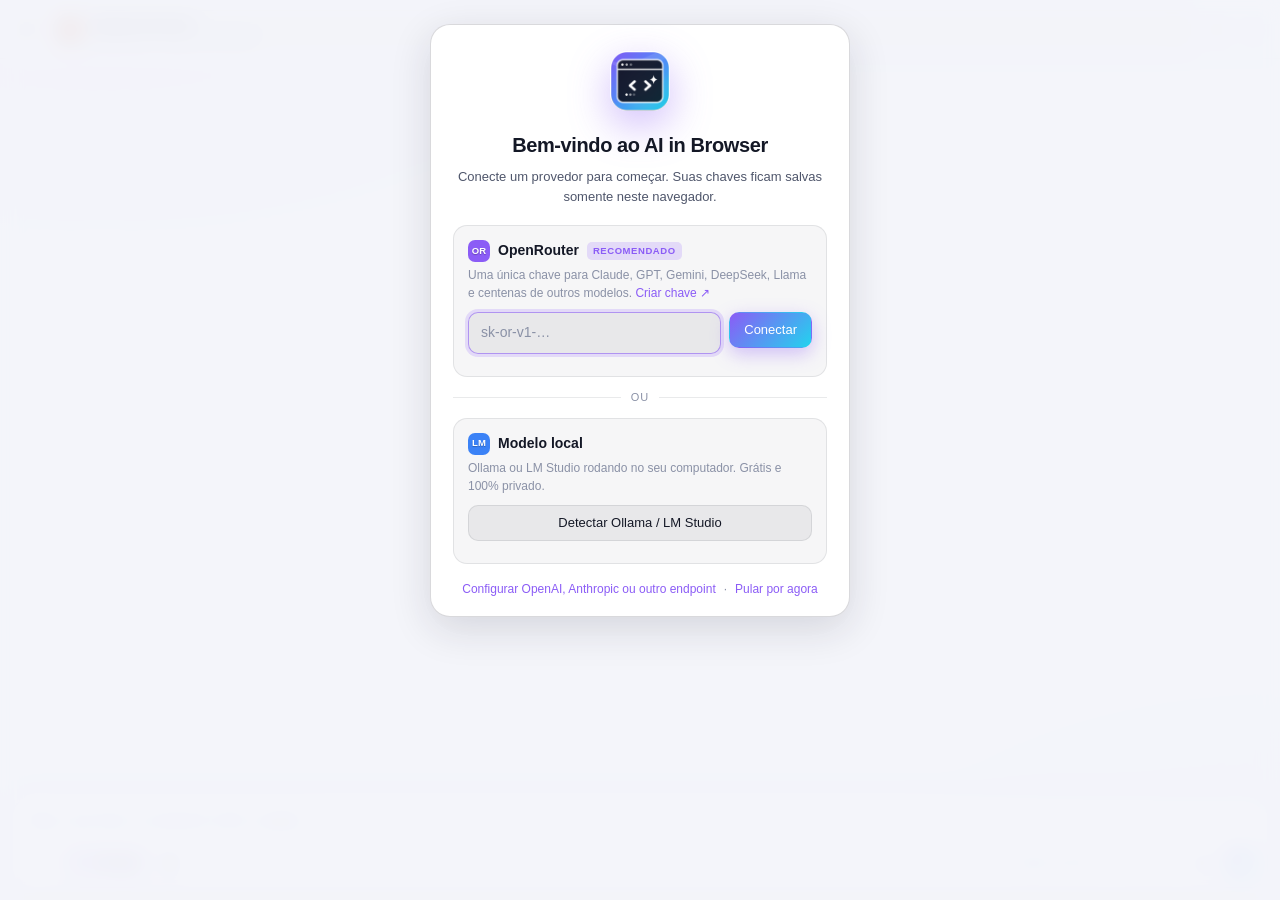
==== sidepanel.html @ d335bdb0 "feat: AI in Browser 1.0.0 — assistente e agente de navegação Extensão Manifest V3 para navegadores C" ====
<!doctype html>
<html lang="pt-BR" data-accent="violet">
<head>
  <meta charset="utf-8">
  <meta name="viewport" content="width=device-width, initial-scale=1">
  <title>AI in Browser</title>
  <link rel="icon" href="icons/icon32.png">
  <link rel="stylesheet" href="common.css">
  <link rel="stylesheet" href="sidepanel.css">
</head>
<body>
  <div class="bg-glow"></div>

  <svg width="0" height="0" style="position:absolute" aria-hidden="true">
    <symbol id="i-menu" viewBox="0 0 24 24" fill="none" stroke="currentColor" stroke-width="2" stroke-linecap="round" stroke-linejoin="round"><path d="M4 6h16M4 12h16M4 18h10"/></symbol>
    <symbol id="i-plus" viewBox="0 0 24 24" fill="none" stroke="currentColor" stroke-width="2.2" stroke-linecap="round"><path d="M12 5v14M5 12h14"/></symbol>
    <symbol id="i-more" viewBox="0 0 24 24" fill="currentColor"><circle cx="5" cy="12" r="2"/><circle cx="12" cy="12" r="2"/><circle cx="19" cy="12" r="2"/></symbol>
    <symbol id="i-chevron" viewBox="0 0 24 24" fill="none" stroke="currentColor" stroke-width="2.4" stroke-linecap="round" stroke-linejoin="round"><path d="m6 9 6 6 6-6"/></symbol>
    <symbol id="i-close" viewBox="0 0 24 24" fill="none" stroke="currentColor" stroke-width="2.2" stroke-linecap="round"><path d="M6 6l12 12M18 6 6 18"/></symbol>
    <symbol id="i-send" viewBox="0 0 24 24" fill="none" stroke="currentColor" stroke-width="2.6" stroke-linecap="round" stroke-linejoin="round"><path d="M12 19V5M5 12l7-7 7 7"/></symbol>
    <symbol id="i-stop" viewBox="0 0 24 24" fill="currentColor"><rect x="6" y="6" width="12" height="12" rx="2.5"/></symbol>
    <symbol id="i-page" viewBox="0 0 24 24" fill="none" stroke="currentColor" stroke-width="2" stroke-linecap="round" stroke-linejoin="round"><path d="M14 3H7a2 2 0 0 0-2 2v14a2 2 0 0 0 2 2h10a2 2 0 0 0 2-2V8z"/><path d="M14 3v5h5M9 13h6M9 17h6"/></symbol>
    <symbol id="i-copy" viewBox="0 0 24 24" fill="none" stroke="currentColor" stroke-width="2" stroke-linecap="round" stroke-linejoin="round"><rect x="9" y="9" width="12" height="12" rx="2.5"/><path d="M5 15V5a2 2 0 0 1 2-2h10"/></symbol>
    <symbol id="i-refresh" viewBox="0 0 24 24" fill="none" stroke="currentColor" stroke-width="2" stroke-linecap="round" stroke-linejoin="round"><path d="M21 12a9 9 0 1 1-2.6-6.4"/><path d="M21 3v6h-6"/></symbol>
    <symbol id="i-trash" viewBox="0 0 24 24" fill="none" stroke="currentColor" stroke-width="2" stroke-linecap="round" stroke-linejoin="round"><path d="M3 6h18M8 6V4h8v2M6 6l1 14h10l1-14"/></symbol>
    <symbol id="i-edit" viewBox="0 0 24 24" fill="none" stroke="currentColor" stroke-width="2" stroke-linecap="round" stroke-linejoin="round"><path d="M12 20h9"/><path d="M16.5 3.5a2.1 2.1 0 0 1 3 3L7 19l-4 1 1-4z"/></symbol>
    <symbol id="i-star" viewBox="0 0 24 24" fill="none" stroke="currentColor" stroke-width="2" stroke-linejoin="round"><path d="m12 3 2.8 5.9 6.4.8-4.7 4.4 1.2 6.4L12 17.4 6.3 20.5l1.2-6.4L2.8 9.7l6.4-.8z"/></symbol>
    <symbol id="i-check" viewBox="0 0 24 24" fill="none" stroke="currentColor" stroke-width="2.6" stroke-linecap="round" stroke-linejoin="round"><path d="m5 12 5 5L20 7"/></symbol>
    <symbol id="i-settings" viewBox="0 0 24 24" fill="none" stroke="currentColor" stroke-width="2" stroke-linecap="round" stroke-linejoin="round"><circle cx="12" cy="12" r="3"/><path d="M19.4 15a1.7 1.7 0 0 0 .3 1.8l.1.1a2 2 0 1 1-2.8 2.8l-.1-.1a1.7 1.7 0 0 0-1.8-.3 1.7 1.7 0 0 0-1 1.5V21a2 2 0 1 1-4 0v-.1a1.7 1.7 0 0 0-1.1-1.5 1.7 1.7 0 0 0-1.8.3l-.1.1a2 2 0 1 1-2.8-2.8l.1-.1a1.7 1.7 0 0 0 .3-1.8 1.7 1.7 0 0 0-1.5-1H3a2 2 0 1 1 0-4h.1a1.7 1.7 0 0 0 1.5-1.1 1.7 1.7 0 0 0-.3-1.8l-.1-.1a2 2 0 1 1 2.8-2.8l.1.1a1.7 1.7 0 0 0 1.8.3H9a1.7 1.7 0 0 0 1-1.5V3a2 2 0 1 1 4 0v.1a1.7 1.7 0 0 0 1 1.5 1.7 1.7 0 0 0 1.8-.3l.1-.1a2 2 0 1 1 2.8 2.8l-.1.1a1.7 1.7 0 0 0-.3 1.8V9a1.7 1.7 0 0 0 1.5 1H21a2 2 0 1 1 0 4h-.1a1.7 1.7 0 0 0-1.5 1z"/></symbol>
    <symbol id="i-external" viewBox="0 0 24 24" fill="none" stroke="currentColor" stroke-width="2" stroke-linecap="round" stroke-linejoin="round"><path d="M14 4h6v6M20 4l-9 9"/><path d="M19 14v5a1 1 0 0 1-1 1H5a1 1 0 0 1-1-1V6a1 1 0 0 1 1-1h5"/></symbol>
    <symbol id="i-search" viewBox="0 0 24 24" fill="none" stroke="currentColor" stroke-width="2.2" stroke-linecap="round"><circle cx="11" cy="11" r="7"/><path d="m20 20-3.5-3.5"/></symbol>
    <symbol id="i-down" viewBox="0 0 24 24" fill="none" stroke="currentColor" stroke-width="2.4" stroke-linecap="round" stroke-linejoin="round"><path d="M12 5v14M5 12l7 7 7-7"/></symbol>
    <symbol id="i-sparkle" viewBox="0 0 24 24" fill="currentColor"><path d="M12 2l1.8 5.7L19.5 9.5l-5.7 1.8L12 17l-1.8-5.7L4.5 9.5l5.7-1.8zM19 15l.9 2.6 2.6.9-2.6.9L19 22l-.9-2.6-2.6-.9 2.6-.9zM5 14l.7 2 2 .7-2 .7L5 19.5l-.7-2-2-.7 2-.7z"/></symbol>
    <symbol id="i-cursor" viewBox="0 0 24 24" fill="none" stroke="currentColor" stroke-width="2" stroke-linecap="round" stroke-linejoin="round"><path d="M4 3l7.5 17 2.3-6.7L20.5 11z"/><path d="M13.8 13.3 20 19.5"/></symbol>
    <symbol id="i-mic" viewBox="0 0 24 24" fill="none" stroke="currentColor" stroke-width="2" stroke-linecap="round" stroke-linejoin="round"><rect x="9" y="3" width="6" height="11" rx="3"/><path d="M5 11a7 7 0 0 0 14 0M12 18v3M9 21h6"/></symbol>
    <symbol id="i-paperclip" viewBox="0 0 24 24" fill="none" stroke="currentColor" stroke-width="2" stroke-linecap="round" stroke-linejoin="round"><path d="m21 11.5-8.5 8.5a5.5 5.5 0 0 1-7.8-7.8l9-9a3.7 3.7 0 0 1 5.2 5.2l-9 9a1.8 1.8 0 0 1-2.6-2.6l8.3-8.3"/></symbol>
    <symbol id="i-image" viewBox="0 0 24 24" fill="none" stroke="currentColor" stroke-width="2" stroke-linecap="round" stroke-linejoin="round"><rect x="3" y="4" width="18" height="16" rx="3"/><circle cx="8.5" cy="9.5" r="1.5"/><path d="m21 16-5-5-8 8"/></symbol>
    <symbol id="i-bolt" viewBox="0 0 24 24" fill="none" stroke="currentColor" stroke-width="2" stroke-linecap="round" stroke-linejoin="round"><path d="M13 2 4 14h7l-1 8 9-12h-7z"/></symbol>
    <symbol id="i-scissors" viewBox="0 0 24 24" fill="none" stroke="currentColor" stroke-width="2" stroke-linecap="round" stroke-linejoin="round"><circle cx="6" cy="6" r="3"/><circle cx="6" cy="18" r="3"/><path d="M20 4 8.1 15.9M14.5 14.5 20 20M8.1 8.1 12 12"/></symbol>
  </svg>

  <div id="app" class="app">

    <!-- ===== Conversas ===== -->
    <aside id="chats" class="chats" aria-label="Conversas">
      <div class="chats-head">
        <div class="brand"><img src="icons/icon32.png" alt="" class="brand-mark"><span>AI in Browser</span></div>
        <button id="chats-close" class="icon-btn" title="Fechar"><svg><use href="#i-close"/></svg></button>
      </div>
      <button id="chats-new" class="new-chat-btn"><svg><use href="#i-plus"/></svg> Nova conversa</button>
      <div class="chats-search">
        <svg><use href="#i-search"/></svg>
        <input id="chats-search" type="search" placeholder="Buscar conversas…" autocomplete="off">
      </div>
      <div id="chats-list" class="chats-list"></div>
      <div class="chats-foot">
        <button id="chats-settings" class="foot-btn"><svg><use href="#i-settings"/></svg> Configurações</button>
        <button id="chats-open-tab" class="foot-btn"><svg><use href="#i-external"/></svg> Abrir em aba</button>
      </div>
    </aside>
    <div id="chats-backdrop" class="backdrop"></div>

    <!-- ===== Principal ===== -->
    <div class="main">
      <header class="topbar">
        <button id="btn-chats" class="icon-btn" title="Conversas"><svg><use href="#i-menu"/></svg></button>
        <button id="model-btn" class="model-btn" title="Trocar modelo (Ctrl+K)">
          <span id="model-badge" class="badge">OR</span>
          <span class="model-btn-text">
            <span id="model-name" class="model-name">Escolher modelo</span>
            <span id="model-sub" class="model-sub">Nenhum provedor conectado</span>
          </span>
          <svg class="chev"><use href="#i-chevron"/></svg>
        </button>
        <div class="topbar-actions">
          <button id="btn-new" class="icon-btn" title="Nova conversa"><svg><use href="#i-plus"/></svg></button>
          <button id="btn-menu" class="icon-btn" title="Mais opções"><svg><use href="#i-more"/></svg></button>
        </div>
      </header>

      <main id="messages" class="messages">
        <div id="empty" class="empty">
          <div class="orb"><svg><use href="#i-sparkle"/></svg></div>
          <h1>Como posso ajudar?</h1>
          <p id="empty-sub" class="muted">Escolha um modelo e comece a conversar.</p>
          <div class="suggestions">
            <button class="suggestion" data-action="summarize"><span class="s-ico">📄</span><span>Resumir esta página</span></button>
            <button class="suggestion browse-only" data-prompt="Pesquise no Google por "><span class="s-ico">🔎</span><span>Pesquisar na web</span></button>
            <button class="suggestion browse-only" data-prompt="Nesta página, "><span class="s-ico">🖱️</span><span>Fazer algo nesta página</span></button>
            <button class="suggestion" data-prompt="Explique de forma simples, como se eu tivesse 12 anos: "><span class="s-ico">💡</span><span>Explicar de forma simples</span></button>
            <button class="suggestion" data-prompt="Melhore o texto a seguir, mantendo o sentido e o tom:&#10;&#10;"><span class="s-ico">✍️</span><span>Melhorar meu texto</span></button>
            <button class="suggestion" data-prompt="Traduza para o inglês, de forma natural:&#10;&#10;"><span class="s-ico">🌐</span><span>Traduzir</span></button>
          </div>
        </div>
      </main>

      <button id="scroll-bottom" class="scroll-bottom hidden" title="Ir para o fim"><svg><use href="#i-down"/></svg></button>

      <footer class="composer-wrap">
        <div id="agent-status" class="agent-status hidden">
          <span class="spinner"></span>
          <span class="t" id="agent-status-text">Trabalhando…</span>
          <button id="agent-stop" class="btn sm">Parar</button>
        </div>
        <div id="context-bar" class="context-bar hidden"></div>
        <div class="composer" id="composer">
          <textarea id="input" rows="1" placeholder="Pergunte qualquer coisa…" spellcheck="true"></textarea>
          <div class="composer-actions">
            <div class="composer-left">
              <button id="btn-attach" class="tool-btn icon-only" title="Anexar imagem ou arquivo"><svg><use href="#i-plus"/></svg></button>
              <input id="file-input" type="file" multiple accept="image/*,.txt,.md,.markdown,.csv,.json,.html,.htm,.xml,.js,.ts,.py,.css,.log,.yaml,.yml" class="hidden">
              <button id="btn-browse" class="tool-btn" title="Modo Navegar: o assistente vê e age nas suas abas (clica, digita, navega)"><svg><use href="#i-cursor"/></svg><span>Navegar</span></button>
              <button id="btn-page" class="tool-btn icon-only" title="Anexar o conteúdo da página atual"><svg><use href="#i-page"/></svg></button>
            </div>
            <div class="composer-right">
              <button id="btn-model-mini" class="tool-btn model-mini" title="Trocar modelo (Ctrl+K)"><span id="model-mini-name">modelo</span></button>
              <button id="btn-effort" class="tool-btn effort-btn" title="Esforço de raciocínio"><svg><use href="#i-bolt"/></svg><span id="effort-label">Auto</span></button>
              <button id="btn-mic" class="tool-btn icon-only" title="Ditar por voz"><svg><use href="#i-mic"/></svg></button>
              <button id="btn-send" class="send-btn" title="Enviar"><svg class="ico-send"><use href="#i-send"/></svg><svg class="ico-stop"><use href="#i-stop"/></svg></button>
            </div>
          </div>
        </div>
        <div id="effort-menu" class="menu effort-menu hidden"></div>
      </footer>
    </div>

    <!-- ===== Seletor de modelos ===== -->
    <div id="picker" class="sheet hidden" role="dialog" aria-label="Escolher modelo">
      <div class="sheet-backdrop" data-close="picker"></div>
      <div class="sheet-panel">
        <div class="sheet-head">
          <div class="search-wrap">
            <svg><use href="#i-search"/></svg>
            <input id="picker-search" type="search" placeholder="Buscar modelo… claude, gpt, gemini, llama" autocomplete="off">
          </div>
          <button class="icon-btn" data-close="picker" title="Fechar"><svg><use href="#i-close"/></svg></button>
        </div>
        <div id="picker-filters" class="picker-filters"></div>
        <div id="picker-list" class="picker-list"></div>
        <div class="sheet-foot">
          <span id="picker-status" class="tiny"></span>
          <div class="sheet-foot-actions">
            <button id="picker-refresh" class="btn ghost sm" title="Atualizar lista"><svg><use href="#i-refresh"/></svg> Atualizar</button>
            <button id="picker-settings" class="btn ghost sm"><svg><use href="#i-settings"/></svg> Conexões</button>
          </div>
        </div>
      </div>
    </div>

    <!-- ===== Menu ===== -->
    <div id="menu" class="menu hidden">
      <button data-menu="open-tab"><svg><use href="#i-external"/></svg> Abrir em aba</button>
      <button data-menu="copy-all"><svg><use href="#i-copy"/></svg> Copiar conversa</button>
      <button data-menu="export"><svg><use href="#i-page"/></svg> Exportar como Markdown</button>
      <button data-menu="clear" class="danger"><svg><use href="#i-trash"/></svg> Excluir conversa</button>
      <hr>
      <button data-menu="theme"><svg><use href="#i-sparkle"/></svg> Alternar tema</button>
      <button data-menu="settings"><svg><use href="#i-settings"/></svg> Configurações</button>
    </div>

    <!-- ===== Setup inicial ===== -->
    <div id="setup" class="setup hidden">
      <div class="setup-card">
        <img src="icons/icon128.png" alt="" class="setup-logo">
        <h2>Bem-vindo ao AI in Browser</h2>
        <p class="muted">Conecte um provedor para começar. Suas chaves ficam salvas somente neste navegador.</p>

        <div class="setup-option">
          <div class="setup-option-head">
            <span class="badge" style="background:#8b5cf6">OR</span>
            <b>OpenRouter</b>
            <span class="tag">recomendado</span>
          </div>
          <p class="tiny">Uma única chave para Claude, GPT, Gemini, DeepSeek, Llama e centenas de outros modelos.
            <a href="https://openrouter.ai/keys" target="_blank" rel="noopener">Criar chave ↗</a></p>
          <div class="row">
            <input id="setup-or-key" class="input" type="password" placeholder="sk-or-v1-…" autocomplete="off">
            <button id="setup-or-save" class="btn primary">Conectar</button>
          </div>
          <div id="setup-or-status" class="tiny status"></div>
        </div>

        <div class="setup-divider"><span>ou</span></div>

        <div class="setup-option">
          <div class="setup-option-head">
            <span class="badge" style="background:#3b82f6">LM</span>
            <b>Modelo local</b>
          </div>
          <p class="tiny">Ollama ou LM Studio rodando no seu computador. Grátis e 100% privado.</p>
          <div class="row">
            <button id="setup-local" class="btn block">Detectar Ollama / LM Studio</button>
          </div>
          <div id="setup-local-status" class="tiny status"></div>
        </div>

        <div class="setup-foot">
          <a id="setup-settings" href="#">Configurar OpenAI, Anthropic ou outro endpoint</a>
          <span>·</span>
          <a id="setup-skip" href="#">Pular por agora</a>
        </div>
      </div>
    </div>

    <div id="toast" class="toast hidden"></div>
  </div>

  <script type="module" src="sidepanel.js"></script>
</body>
</html>
---- common.css ----
/* AI in Browser — tokens de design e base compartilhada */

:root {
  --font: -apple-system, BlinkMacSystemFont, "Inter", "Segoe UI", Roboto, Helvetica, Arial, sans-serif;
  --mono: ui-monospace, "SF Mono", SFMono-Regular, Menlo, Consolas, "Liberation Mono", monospace;
  --fs: 14px;
  --radius: 14px;
  --radius-sm: 9px;
  --ease: cubic-bezier(.2, .8, .2, 1);

  /* acento (sobrescrito por [data-accent]) */
  --accent: #8b5cf6;
  --accent-2: #22d3ee;
  --accent-rgb: 139, 92, 246;
  --accent-2-rgb: 34, 211, 238;
  --accent-grad: linear-gradient(135deg, var(--accent), var(--accent-2));

  /* tema escuro (padrão) */
  --bg: #0b0d14;
  --bg-2: #10131c;
  --bg-3: #161a26;
  --surface: rgba(255, 255, 255, 0.04);
  --surface-2: rgba(255, 255, 255, 0.07);
  --surface-3: rgba(255, 255, 255, 0.11);
  --border: rgba(255, 255, 255, 0.08);
  --border-2: rgba(255, 255, 255, 0.15);
  --text: #e9ebf3;
  --text-2: #a6abbd;
  --text-3: #6d7389;
  --danger: #fb7185;
  --danger-rgb: 251, 113, 133;
  --success: #34d399;
  --warning: #fbbf24;
  --shadow: 0 12px 40px rgba(0, 0, 0, 0.5), 0 1px 0 rgba(255, 255, 255, 0.04) inset;
  --shadow-sm: 0 4px 16px rgba(0, 0, 0, 0.35);
  --glow-1: rgba(var(--accent-rgb), 0.22);
  --glow-2: rgba(var(--accent-2-rgb), 0.14);
  --code-bg: #0a0c12;
  --user-bubble: linear-gradient(135deg, rgba(var(--accent-rgb), 0.30), rgba(var(--accent-2-rgb), 0.16));
  --user-bubble-border: rgba(var(--accent-rgb), 0.35);
  --scroll: rgba(255, 255, 255, 0.14);
  color-scheme: dark;
}

[data-theme="light"] {
  --bg: #f4f5fa;
  --bg-2: #ffffff;
  --bg-3: #eef0f6;
  --surface: rgba(20, 24, 40, 0.035);
  --surface-2: rgba(20, 24, 40, 0.06);
  --surface-3: rgba(20, 24, 40, 0.10);
  --border: rgba(20, 24, 40, 0.09);
  --border-2: rgba(20, 24, 40, 0.16);
  --text: #141826;
  --text-2: #4f566b;
  --text-3: #8a91a6;
  --danger: #e11d48;
  --danger-rgb: 225, 29, 72;
  --success: #059669;
  --warning: #d97706;
  --shadow: 0 12px 40px rgba(20, 24, 40, 0.14);
  --shadow-sm: 0 4px 16px rgba(20, 24, 40, 0.10);
  --glow-1: rgba(var(--accent-rgb), 0.16);
  --glow-2: rgba(var(--accent-2-rgb), 0.12);
  --code-bg: #1a1d2b;
  --user-bubble: linear-gradient(135deg, rgba(var(--accent-rgb), 0.16), rgba(var(--accent-2-rgb), 0.10));
  --user-bubble-border: rgba(var(--accent-rgb), 0.28);
  --scroll: rgba(20, 24, 40, 0.18);
  color-scheme: light;
}

[data-accent="violet"] { --accent: #8b5cf6; --accent-2: #22d3ee; --accent-rgb: 139, 92, 246; --accent-2-rgb: 34, 211, 238; }
[data-accent="blue"] { --accent: #3b82f6; --accent-2: #a78bfa; --accent-rgb: 59, 130, 246; --accent-2-rgb: 167, 139, 250; }
[data-accent="emerald"] { --accent: #10b981; --accent-2: #38bdf8; --accent-rgb: 16, 185, 129; --accent-2-rgb: 56, 189, 248; }
[data-accent="rose"] { --accent: #f43f5e; --accent-2: #fb923c; --accent-rgb: 244, 63, 94; --accent-2-rgb: 251, 146, 60; }
[data-accent="amber"] { --accent: #f59e0b; --accent-2: #f43f5e; --accent-rgb: 245, 158, 11; --accent-2-rgb: 244, 63, 94; }
[data-accent="mono"] { --accent: #c7cad6; --accent-2: #8b90a5; --accent-rgb: 199, 202, 214; --accent-2-rgb: 139, 144, 165; }
[data-theme="light"][data-accent="mono"] { --accent: #2b3044; --accent-2: #5b6178; --accent-rgb: 43, 48, 68; --accent-2-rgb: 91, 97, 120; }

*, *::before, *::after { box-sizing: border-box; }

html, body {
  margin: 0;
  padding: 0;
  height: 100%;
}

body {
  font-family: var(--font);
  font-size: var(--fs);
  line-height: 1.55;
  color: var(--text);
  background: var(--bg);
  -webkit-font-smoothing: antialiased;
  text-rendering: optimizeLegibility;
  overflow: hidden;
}

/* fundo com brilho suave */
.bg-glow {
  position: fixed;
  inset: 0;
  pointer-events: none;
  z-index: 0;
  background:
    radial-gradient(60% 45% at 8% -5%, var(--glow-1), transparent 70%),
    radial-gradient(50% 40% at 100% 105%, var(--glow-2), transparent 70%);
}

a { color: var(--accent); text-decoration: none; }
a:hover { text-decoration: underline; }

button, input, textarea, select {
  font: inherit;
  color: inherit;
}

button { cursor: pointer; border: 0; background: none; padding: 0; }
button:disabled { cursor: not-allowed; opacity: .55; }

:focus-visible { outline: 2px solid rgba(var(--accent-rgb), .7); outline-offset: 2px; border-radius: 6px; }

::selection { background: rgba(var(--accent-rgb), .35); }

/* scrollbars */
* { scrollbar-width: thin; scrollbar-color: var(--scroll) transparent; }
*::-webkit-scrollbar { width: 8px; height: 8px; }
*::-webkit-scrollbar-thumb { background: var(--scroll); border-radius: 8px; border: 2px solid transparent; background-clip: padding-box; }
*::-webkit-scrollbar-track { background: transparent; }

/* ---- componentes básicos ---- */

.btn {
  display: inline-flex;
  align-items: center;
  justify-content: center;
  gap: 7px;
  height: 36px;
  padding: 0 14px;
  border-radius: 10px;
  background: var(--surface-2);
  border: 1px solid var(--border);
  color: var(--text);
  font-weight: 500;
  font-size: 13px;
  transition: background .15s var(--ease), border-color .15s, transform .1s;
  white-space: nowrap;
}
.btn:hover { background: var(--surface-3); border-color: var(--border-2); }
.btn:active { transform: translateY(1px); }
.btn.primary {
  background: var(--accent-grad);
  border-color: transparent;
  color: #fff;
  box-shadow: 0 6px 18px rgba(var(--accent-rgb), .35);
}
.btn.primary:hover { filter: brightness(1.08); }
.btn.danger { color: var(--danger); }
.btn.danger:hover { background: rgba(var(--danger-rgb), .12); border-color: rgba(var(--danger-rgb), .35); }
.btn.ghost { background: transparent; border-color: transparent; }
.btn.ghost:hover { background: var(--surface-2); }
.btn.sm { height: 30px; padding: 0 10px; font-size: 12px; border-radius: 8px; }
.btn.block { width: 100%; }

.icon-btn {
  display: inline-flex;
  align-items: center;
  justify-content: center;
  width: 34px;
  height: 34px;
  border-radius: 9px;
  color: var(--text-2);
  transition: background .15s, color .15s;
  flex: none;
}
.icon-btn:hover { background: var(--surface-2); color: var(--text); }
.icon-btn svg { width: 18px; height: 18px; }

.input, .textarea, select.input {
  width: 100%;
  background: var(--surface);
  border: 1px solid var(--border);
  border-radius: 10px;
  padding: 9px 12px;
  color: var(--text);
  outline: none;
  transition: border-color .15s, box-shadow .15s, background .15s;
}
.input::placeholder, .textarea::placeholder { color: var(--text-3); }
.input:focus, .textarea:focus, select.input:focus {
  border-color: rgba(var(--accent-rgb), .6);
  box-shadow: 0 0 0 3px rgba(var(--accent-rgb), .18);
  background: var(--surface-2);
}
.textarea { resize: vertical; min-height: 90px; font-family: var(--font); line-height: 1.5; }
select.input { appearance: none; -webkit-appearance: none; padding-right: 34px;
  background-image: url("data:image/svg+xml,%3Csvg xmlns='http://www.w3.org/2000/svg' width='12' height='12' viewBox='0 0 24 24' fill='none' stroke='%23888' stroke-width='2.5' stroke-linecap='round' stroke-linejoin='round'%3E%3Cpath d='m6 9 6 6 6-6'/%3E%3C/svg%3E");
  background-repeat: no-repeat; background-position: right 12px center; }
select.input option { background: var(--bg-2); color: var(--text); }

.badge {
  display: inline-flex;
  align-items: center;
  justify-content: center;
  width: 22px;
  height: 22px;
  border-radius: 7px;
  font-size: 9.5px;
  font-weight: 800;
  letter-spacing: .02em;
  color: #fff;
  flex: none;
  text-shadow: 0 1px 1px rgba(0,0,0,.25);
}

.chip {
  display: inline-flex;
  align-items: center;
  gap: 6px;
  height: 26px;
  padding: 0 10px;
  border-radius: 999px;
  font-size: 12px;
  background: var(--surface-2);
  border: 1px solid var(--border);
  color: var(--text-2);
  white-space: nowrap;
  transition: background .15s, color .15s, border-color .15s;
}
.chip:hover { background: var(--surface-3); color: var(--text); }
.chip.active { background: rgba(var(--accent-rgb), .18); border-color: rgba(var(--accent-rgb), .45); color: var(--text); }

.switch { position: relative; display: inline-block; width: 40px; height: 22px; flex: none; }
.switch input { opacity: 0; width: 0; height: 0; position: absolute; }
.switch .track {
  position: absolute; inset: 0; border-radius: 999px; background: var(--surface-3); border: 1px solid var(--border);
  transition: background .2s;
}
.switch .track::after {
  content: ""; position: absolute; top: 2px; left: 2px; width: 16px; height: 16px; border-radius: 50%;
  background: #fff; box-shadow: 0 1px 3px rgba(0,0,0,.35); transition: transform .2s var(--ease);
}
.switch input:checked + .track { background: var(--accent); border-color: transparent; }
.switch input:checked + .track::after { transform: translateX(18px); }
.switch input:focus-visible + .track { outline: 2px solid rgba(var(--accent-rgb), .7); outline-offset: 2px; }

.kbd {
  font-family: var(--mono);
  font-size: 11px;
  padding: 1px 6px;
  border-radius: 5px;
  background: var(--surface-2);
  border: 1px solid var(--border);
  color: var(--text-2);
}

.muted { color: var(--text-2); }
.tiny { font-size: 12px; color: var(--text-3); }

.spinner {
  width: 16px; height: 16px; border-radius: 50%;
  border: 2px solid var(--border-2); border-top-color: var(--accent);
  animation: spin .8s linear infinite; flex: none;
}
@keyframes spin { to { transform: rotate(360deg); } }

/* ---- Markdown renderizado ---- */

.md { word-wrap: break-word; overflow-wrap: anywhere; }
.md > :first-child { margin-top: 0; }
.md > :last-child { margin-bottom: 0; }
.md p { margin: 0 0 .75em; }
.md h1, .md h2, .md h3, .md h4, .md h5, .md h6 { margin: 1.1em 0 .5em; line-height: 1.3; font-weight: 700; letter-spacing: -.01em; }
.md h1 { font-size: 1.35em; }
.md h2 { font-size: 1.22em; }
.md h3 { font-size: 1.1em; }
.md h4, .md h5, .md h6 { font-size: 1em; }
.md ul, .md ol { margin: 0 0 .75em; padding-left: 1.4em; }
.md li { margin: .2em 0; }
.md li > ul, .md li > ol { margin: .2em 0 0; }
.md li.task { list-style: none; margin-left: -1.2em; }
.md li.task input { margin-right: .4em; accent-color: var(--accent); vertical-align: -1px; }
.md blockquote {
  margin: 0 0 .75em; padding: .4em 0 .4em 1em;
  border-left: 3px solid rgba(var(--accent-rgb), .6);
  color: var(--text-2);
}
.md hr { border: 0; border-top: 1px solid var(--border-2); margin: 1em 0; }
.md code {
  font-family: var(--mono);
  font-size: .9em;
  background: var(--surface-2);
  border: 1px solid var(--border);
  padding: .1em .4em;
  border-radius: 6px;
}
.md img { max-width: 100%; border-radius: 10px; margin: .3em 0; }
.md a { text-decoration: underline; text-decoration-color: rgba(var(--accent-rgb), .45); text-underline-offset: 2px; }
.md .table-wrap { overflow-x: auto; margin: 0 0 .75em; border: 1px solid var(--border); border-radius: 10px; }
.md table { border-collapse: collapse; width: 100%; font-size: .94em; }
.md th, .md td { padding: 7px 11px; border-bottom: 1px solid var(--border); text-align: left; vertical-align: top; }
.md th { background: var(--surface-2); font-weight: 600; white-space: nowrap; }
.md tr:last-child td { border-bottom: 0; }

.codeblock {
  margin: .6em 0 .9em;
  border-radius: 12px;
  overflow: hidden;
  border: 1px solid rgba(255,255,255,.08);
  background: var(--code-bg);
  color: #e6e8f0;
}
.codeblock-head {
  display: flex; align-items: center; justify-content: space-between;
  padding: 6px 8px 6px 12px;
  font-size: 11px; letter-spacing: .04em; text-transform: uppercase;
  color: #8f95ad; background: rgba(255,255,255,.04); border-bottom: 1px solid rgba(255,255,255,.06);
}
.codeblock-head .copy-code {
  font-size: 11px; text-transform: none; letter-spacing: 0;
  color: #c3c7d6; padding: 3px 9px; border-radius: 6px; background: rgba(255,255,255,.07);
  transition: background .15s;
}
.codeblock-head .copy-code:hover { background: rgba(255,255,255,.14); color: #fff; }
.codeblock-head .copy-code.done { color: #34d399; }
.codeblock pre { margin: 0; padding: 12px 14px; overflow-x: auto; font-family: var(--mono); font-size: 12.5px; line-height: 1.55; }
.codeblock code { background: none; border: 0; padding: 0; font-size: inherit; color: inherit; }

.tok-k { color: #c792ea; }
.tok-s { color: #a5e07a; }
.tok-c { color: #6b7394; font-style: italic; }
.tok-n { color: #f78c6c; }
.tok-f { color: #82aaff; }
.tok-t { color: #ff8b8b; }
.tok-ty { color: #ffcb6b; }
.tok-p { color: #9aa0b8; }

/* utilidades */
.hidden { display: none !important; }
.sr-only { position: absolute; width: 1px; height: 1px; overflow: hidden; clip: rect(0 0 0 0); }
---- sidepanel.css ----
/* AI in Browser — side panel */

.app {
  position: relative;
  z-index: 1;
  display: flex;
  height: 100%;
  width: 100%;
  overflow: hidden;
}

.main {
  position: relative;
  display: flex;
  flex-direction: column;
  flex: 1;
  min-width: 0;
  height: 100%;
}

/* ===== topbar ===== */

.topbar {
  display: flex;
  align-items: center;
  gap: 6px;
  padding: 10px 10px 8px;
  border-bottom: 1px solid var(--border);
  background: color-mix(in srgb, var(--bg) 78%, transparent);
  backdrop-filter: blur(14px);
  -webkit-backdrop-filter: blur(14px);
  z-index: 5;
}

.model-btn {
  flex: 1;
  min-width: 0;
  display: flex;
  align-items: center;
  gap: 9px;
  height: 40px;
  padding: 4px 8px 4px 6px;
  border-radius: 12px;
  border: 1px solid var(--border);
  background: var(--surface);
  text-align: left;
  transition: background .15s, border-color .15s;
}
.model-btn:hover { background: var(--surface-2); border-color: var(--border-2); }
.model-btn .badge { width: 26px; height: 26px; border-radius: 8px; font-size: 10px; }
.model-btn-text { display: flex; flex-direction: column; min-width: 0; flex: 1; line-height: 1.2; }
.model-name { font-weight: 600; font-size: 13px; white-space: nowrap; overflow: hidden; text-overflow: ellipsis; }
.model-sub { font-size: 11px; color: var(--text-3); white-space: nowrap; overflow: hidden; text-overflow: ellipsis; }
.model-btn .chev { width: 16px; height: 16px; color: var(--text-3); flex: none; }

.topbar-actions { display: flex; gap: 2px; }

/* ===== mensagens ===== */

.messages {
  flex: 1;
  overflow-y: auto;
  overflow-x: hidden;
  padding: 14px 14px 10px;
  scroll-behavior: smooth;
  overscroll-behavior: contain;
}

.empty {
  display: flex;
  flex-direction: column;
  align-items: center;
  justify-content: center;
  text-align: center;
  min-height: 100%;
  padding: 24px 8px;
  animation: fade-in .35s var(--ease);
}
.orb {
  width: 64px; height: 64px; border-radius: 22px;
  background: var(--accent-grad);
  display: grid; place-items: center;
  box-shadow: 0 14px 40px rgba(var(--accent-rgb), .45), 0 0 0 1px rgba(255,255,255,.08) inset;
  margin-bottom: 18px;
  animation: float 5s ease-in-out infinite;
}
.orb svg { width: 30px; height: 30px; color: #fff; }
@keyframes float { 0%, 100% { transform: translateY(0); } 50% { transform: translateY(-5px); } }
.empty h1 { margin: 0 0 6px; font-size: 21px; letter-spacing: -.02em; font-weight: 700; }
.empty p { margin: 0 0 22px; font-size: 13px; max-width: 320px; }
.empty p b { color: var(--text); font-weight: 600; }

.suggestions { display: grid; grid-template-columns: 1fr 1fr; gap: 8px; width: 100%; max-width: 360px; }
.suggestion {
  display: flex; align-items: center; gap: 9px;
  padding: 10px 12px; border-radius: 12px; text-align: left;
  background: var(--surface); border: 1px solid var(--border);
  color: var(--text-2); font-size: 12.5px; font-weight: 500;
  transition: background .15s, border-color .15s, transform .15s var(--ease), color .15s;
}
.suggestion:hover { background: var(--surface-2); border-color: rgba(var(--accent-rgb), .45); color: var(--text); transform: translateY(-1px); }
.s-ico { font-size: 16px; flex: none; }

.msg {
  position: relative;
  margin: 0 0 18px;
  animation: msg-in .28s var(--ease);
}
@keyframes msg-in { from { opacity: 0; transform: translateY(6px); } to { opacity: 1; transform: none; } }
@keyframes fade-in { from { opacity: 0; } to { opacity: 1; } }

.msg.user { display: flex; flex-direction: column; align-items: flex-end; }
.msg.user .bubble {
  max-width: min(88%, 620px);
  padding: 10px 14px;
  border-radius: 18px 18px 6px 18px;
  background: var(--user-bubble);
  border: 1px solid var(--user-bubble-border);
  white-space: pre-wrap;
  word-wrap: break-word;
  overflow-wrap: anywhere;
  box-shadow: 0 6px 20px rgba(var(--accent-rgb), .12);
}
.ctx-chip {
  display: inline-flex; align-items: center; gap: 6px;
  font-size: 11px; color: var(--text-2);
  background: rgba(0,0,0,.18); border: 1px solid var(--border);
  padding: 3px 9px; border-radius: 999px; margin-bottom: 7px; max-width: 100%;
  white-space: nowrap;
}
[data-theme="light"] .ctx-chip { background: rgba(255,255,255,.5); }
.ctx-chip svg { width: 12px; height: 12px; flex: none; }
.ctx-chip span { overflow: hidden; text-overflow: ellipsis; }

.msg-head { display: flex; align-items: center; gap: 8px; margin-bottom: 6px; }
.avatar {
  width: 24px; height: 24px; border-radius: 8px; flex: none;
  background: var(--accent-grad);
  display: grid; place-items: center;
  box-shadow: 0 4px 12px rgba(var(--accent-rgb), .35);
}
.avatar svg { width: 14px; height: 14px; color: #fff; }
.msg-author { font-weight: 600; font-size: 12.5px; }
.msg-model { font-size: 11px; color: var(--text-3); white-space: nowrap; overflow: hidden; text-overflow: ellipsis; max-width: 55%; }

.msg.assistant .content { padding-left: 2px; }

.reasoning { margin: 0 0 8px; }
.reasoning details {
  border: 1px solid var(--border); border-radius: 10px; background: var(--surface);
  font-size: 12.5px; color: var(--text-2);
}
.reasoning summary {
  cursor: pointer; padding: 7px 11px; list-style: none; display: flex; align-items: center; gap: 7px;
  font-weight: 500; user-select: none; color: var(--text-2);
}
.reasoning summary::-webkit-details-marker { display: none; }
.reasoning summary::before { content: "▸"; font-size: 11px; transition: transform .15s; }
.reasoning details[open] summary::before { transform: rotate(90deg); }
.reasoning .md { padding: 0 12px 10px; max-height: 260px; overflow: auto; }
.reasoning.live summary::after { content: ""; width: 6px; height: 6px; border-radius: 50%; background: var(--accent); margin-left: auto; animation: pulse 1s ease-in-out infinite; }
@keyframes pulse { 0%, 100% { opacity: .3; } 50% { opacity: 1; } }

.typing { display: inline-flex; gap: 4px; padding: 6px 2px; }
.typing span {
  width: 7px; height: 7px; border-radius: 50%; background: var(--text-3);
  animation: bounce 1.2s infinite ease-in-out;
}
.typing span:nth-child(2) { animation-delay: .15s; }
.typing span:nth-child(3) { animation-delay: .3s; }
@keyframes bounce { 0%, 60%, 100% { transform: translateY(0); opacity: .5; } 30% { transform: translateY(-5px); opacity: 1; } }

.msg-error {
  display: flex; gap: 10px; align-items: flex-start;
  margin-top: 6px; padding: 10px 12px; border-radius: 10px;
  background: rgba(var(--danger-rgb), .09); border: 1px solid rgba(var(--danger-rgb), .3);
  color: var(--danger); font-size: 12.5px; line-height: 1.45;
}
.msg-error .btn { margin-left: auto; flex: none; }
.msg-stopped { font-size: 11.5px; color: var(--text-3); margin-top: 4px; font-style: italic; }

.msg-meta {
  display: flex; align-items: center; gap: 10px;
  margin-top: 6px; min-height: 24px;
  font-size: 11px; color: var(--text-3);
}
.msg.user .msg-meta { justify-content: flex-end; }
.msg-actions { display: inline-flex; gap: 2px; opacity: 0; transition: opacity .15s; }
.msg:hover .msg-actions, .msg-actions:focus-within { opacity: 1; }
.msg-actions button {
  width: 26px; height: 24px; border-radius: 7px; display: grid; place-items: center;
  color: var(--text-3);
  transition: background .15s, color .15s;
}
.msg-actions button:hover { background: var(--surface-2); color: var(--text); }
.msg-actions button.done { color: var(--success); }
.msg-actions svg { width: 14px; height: 14px; }
.msg-meta .dot::before { content: "·"; margin: 0 1px; }

.streaming .content > .md > :last-child::after,
.streaming .content > .md:empty::after {
  content: "";
  display: inline-block; width: 7px; height: 14px; margin-left: 3px; vertical-align: -2px;
  background: var(--accent); border-radius: 2px;
  animation: pulse .9s ease-in-out infinite;
}

.scroll-bottom {
  position: absolute; right: 16px; bottom: 118px; z-index: 4;
  width: 34px; height: 34px; border-radius: 50%;
  background: var(--bg-3); border: 1px solid var(--border-2); color: var(--text-2);
  display: grid; place-items: center; box-shadow: var(--shadow-sm);
  transition: transform .15s, background .15s;
}
.scroll-bottom:hover { background: var(--surface-3); transform: translateY(-1px); }
.scroll-bottom svg { width: 16px; height: 16px; }

/* ===== composer ===== */

.composer-wrap {
  padding: 6px 12px 12px;
  background: linear-gradient(to top, var(--bg) 70%, transparent);
  z-index: 4;
}

.context-bar { display: flex; flex-wrap: wrap; gap: 6px; padding: 0 2px 8px; }
.context-bar .chip { max-width: 100%; height: 28px; }
.context-bar .chip svg { width: 13px; height: 13px; flex: none; }
.context-bar .chip .t { overflow: hidden; text-overflow: ellipsis; }
.context-bar .chip .x { display: grid; place-items: center; width: 18px; height: 18px; border-radius: 50%; margin-right: -4px; color: var(--text-3); }
.context-bar .chip .x:hover { background: var(--surface-3); color: var(--text); }
.context-bar .chip .x svg { width: 11px; height: 11px; }

.composer {
  border-radius: 18px;
  border: 1px solid var(--border-2);
  background: var(--bg-2);
  box-shadow: 0 8px 30px rgba(0,0,0,.28);
  padding: 10px 10px 8px 14px;
  transition: border-color .15s, box-shadow .15s;
}
[data-theme="light"] .composer { box-shadow: 0 8px 30px rgba(20,24,40,.10); }
.composer:focus-within {
  border-color: rgba(var(--accent-rgb), .6);
  box-shadow: 0 0 0 3px rgba(var(--accent-rgb), .16), 0 8px 30px rgba(0,0,0,.28);
}
.composer textarea {
  width: 100%;
  border: 0; background: transparent; outline: none; resize: none;
  font-size: var(--fs); line-height: 1.5;
  max-height: 200px;
  padding: 2px 0 4px;
  color: var(--text);
}
.composer textarea::placeholder { color: var(--text-3); }
.composer-actions { display: flex; align-items: center; justify-content: space-between; gap: 8px; margin-top: 2px; }
.composer-left, .composer-right { display: flex; align-items: center; gap: 6px; min-width: 0; }
.tool-btn {
  display: inline-flex; align-items: center; gap: 6px;
  height: 28px; padding: 0 9px; border-radius: 9px;
  color: var(--text-2); font-size: 12px; font-weight: 500;
  border: 1px solid transparent;
  transition: background .15s, color .15s, border-color .15s;
  white-space: nowrap;
}
.tool-btn:hover { background: var(--surface-2); color: var(--text); }
.tool-btn.active { background: rgba(var(--accent-rgb), .16); border-color: rgba(var(--accent-rgb), .4); color: var(--text); }
.tool-btn svg { width: 15px; height: 15px; }
.model-mini { max-width: 160px; color: var(--text-3); }
.model-mini span { overflow: hidden; text-overflow: ellipsis; }
.composer-hint { font-size: 11px; color: var(--text-3); white-space: nowrap; }
.send-btn {
  width: 34px; height: 34px; border-radius: 11px; flex: none;
  background: var(--accent-grad); color: #fff;
  display: grid; place-items: center;
  box-shadow: 0 6px 16px rgba(var(--accent-rgb), .4);
  transition: transform .12s var(--ease), filter .15s, opacity .15s;
}
.send-btn:hover { filter: brightness(1.08); transform: translateY(-1px); }
.send-btn:active { transform: scale(.96); }
.send-btn:disabled { opacity: .45; box-shadow: none; transform: none; filter: none; }
.send-btn svg { width: 18px; height: 18px; }
.send-btn .ico-stop { display: none; }
.send-btn.stop { background: var(--bg-3); color: var(--text); border: 1px solid var(--border-2); box-shadow: none; }
.send-btn.stop .ico-send { display: none; }
.send-btn.stop .ico-stop { display: block; }

@media (max-width: 380px) {
  .composer-hint { display: none; }
  .model-mini { display: none; }
}

/* ===== drawer de conversas ===== */

.chats {
  position: absolute;
  top: 0; left: 0; bottom: 0;
  width: min(300px, 88%);
  z-index: 30;
  display: flex; flex-direction: column;
  background: var(--bg-2);
  border-right: 1px solid var(--border);
  transform: translateX(-102%);
  transition: transform .25s var(--ease);
  box-shadow: none;
}
.chats.open { transform: none; box-shadow: var(--shadow); }
.backdrop {
  position: absolute; inset: 0; z-index: 29;
  background: rgba(0,0,0,.45);
  opacity: 0; pointer-events: none; transition: opacity .2s;
}
.backdrop.open { opacity: 1; pointer-events: auto; }

.chats-head { display: flex; align-items: center; justify-content: space-between; padding: 12px 10px 8px 14px; }
.brand { display: flex; align-items: center; gap: 9px; font-weight: 700; font-size: 14px; letter-spacing: -.01em; }
.brand-mark { width: 22px; height: 22px; border-radius: 7px; }

.new-chat-btn {
  display: flex; align-items: center; gap: 8px;
  margin: 2px 12px 10px; height: 38px; padding: 0 12px;
  border-radius: 11px; font-weight: 600; font-size: 13px;
  background: var(--accent-grad); color: #fff;
  box-shadow: 0 6px 16px rgba(var(--accent-rgb), .3);
  transition: filter .15s, transform .12s;
}
.new-chat-btn:hover { filter: brightness(1.08); }
.new-chat-btn:active { transform: scale(.98); }
.new-chat-btn svg { width: 16px; height: 16px; }

.chats-search {
  position: relative; margin: 0 12px 8px;
}
.chats-search svg { position: absolute; left: 10px; top: 50%; transform: translateY(-50%); width: 14px; height: 14px; color: var(--text-3); }
.chats-search input {
  width: 100%; height: 34px; padding: 0 10px 0 32px; border-radius: 10px;
  background: var(--surface); border: 1px solid var(--border); outline: none; font-size: 12.5px;
}
.chats-search input:focus { border-color: rgba(var(--accent-rgb), .5); }

.chats-list { flex: 1; overflow-y: auto; padding: 0 8px 8px; }
.chats-group { font-size: 10.5px; text-transform: uppercase; letter-spacing: .08em; color: var(--text-3); padding: 10px 8px 4px; font-weight: 600; }
.chat-item {
  display: flex; align-items: center; gap: 8px;
  width: 100%; padding: 8px 8px 8px 10px; border-radius: 10px;
  text-align: left; color: var(--text-2);
  transition: background .12s, color .12s;
  position: relative;
}
.chat-item:hover { background: var(--surface-2); color: var(--text); }
.chat-item.active { background: rgba(var(--accent-rgb), .14); color: var(--text); }
.chat-item.active::before { content: ""; position: absolute; left: 0; top: 9px; bottom: 9px; width: 3px; border-radius: 3px; background: var(--accent); }
.chat-item .ci-body { flex: 1; min-width: 0; }
.chat-item .ci-title { font-size: 13px; white-space: nowrap; overflow: hidden; text-overflow: ellipsis; font-weight: 500; }
.chat-item .ci-sub { font-size: 11px; color: var(--text-3); white-space: nowrap; overflow: hidden; text-overflow: ellipsis; margin-top: 1px; }
.chat-item .ci-del { width: 24px; height: 24px; border-radius: 7px; display: grid; place-items: center; color: var(--text-3); opacity: 0; flex: none; }
.chat-item:hover .ci-del { opacity: 1; }
.chat-item .ci-del:hover { background: rgba(var(--danger-rgb), .15); color: var(--danger); }
.chat-item .ci-del svg { width: 14px; height: 14px; }
.chats-empty { padding: 30px 12px; text-align: center; color: var(--text-3); font-size: 12.5px; }

.chats-foot { display: flex; flex-direction: column; gap: 2px; padding: 8px; border-top: 1px solid var(--border); }
.foot-btn {
  display: flex; align-items: center; gap: 9px; height: 34px; padding: 0 10px; border-radius: 9px;
  color: var(--text-2); font-size: 12.5px; font-weight: 500;
}
.foot-btn:hover { background: var(--surface-2); color: var(--text); }
.foot-btn svg { width: 16px; height: 16px; }

/* modo aba: sidebar fixa em telas largas */
.mode-tab .main { max-width: none; }
.mode-tab .messages { padding-left: max(14px, calc(50% - 400px)); padding-right: max(14px, calc(50% - 400px)); }
.mode-tab .composer-wrap { padding-left: max(12px, calc(50% - 400px)); padding-right: max(12px, calc(50% - 400px)); }
.mode-tab .topbar { padding-left: max(10px, calc(50% - 404px)); padding-right: max(10px, calc(50% - 404px)); }
.mode-tab .suggestions { max-width: 520px; grid-template-columns: 1fr 1fr; }
@media (min-width: 900px) {
  .mode-tab .chats { position: relative; transform: none; width: 280px; box-shadow: none; flex: none; }
  .mode-tab .backdrop, .mode-tab #chats-close, .mode-tab #btn-chats { display: none; }
  .mode-tab .messages { padding-left: max(14px, calc(50% - 540px)); padding-right: max(14px, calc(50% - 540px)); }
  .mode-tab .composer-wrap { padding-left: max(12px, calc(50% - 540px)); padding-right: max(12px, calc(50% - 540px)); }
  .mode-tab .topbar { padding-left: max(10px, calc(50% - 544px)); padding-right: max(10px, calc(50% - 544px)); }
}

/* ===== sheet (seletor de modelos) ===== */

.sheet { position: absolute; inset: 0; z-index: 40; display: flex; flex-direction: column; }
.sheet-backdrop { position: absolute; inset: 0; background: rgba(0,0,0,.5); animation: fade-in .2s; }
.sheet-panel {
  position: relative; z-index: 1;
  margin: 8px; height: calc(100% - 16px);
  display: flex; flex-direction: column;
  background: var(--bg-2); border: 1px solid var(--border-2); border-radius: 18px;
  box-shadow: var(--shadow); overflow: hidden;
  animation: sheet-in .25s var(--ease);
}
.mode-tab .sheet-panel { max-width: 640px; margin: 24px auto; height: calc(100% - 48px); width: calc(100% - 32px); }
@keyframes sheet-in { from { opacity: 0; transform: translateY(12px) scale(.98); } to { opacity: 1; transform: none; } }

.sheet-head { display: flex; align-items: center; gap: 6px; padding: 10px 10px 8px; }
.search-wrap { position: relative; flex: 1; }
.search-wrap svg { position: absolute; left: 11px; top: 50%; transform: translateY(-50%); width: 15px; height: 15px; color: var(--text-3); }
.search-wrap input {
  width: 100%; height: 38px; padding: 0 12px 0 34px; border-radius: 11px;
  background: var(--surface); border: 1px solid var(--border); outline: none; font-size: 13px;
}
.search-wrap input:focus { border-color: rgba(var(--accent-rgb), .55); box-shadow: 0 0 0 3px rgba(var(--accent-rgb), .15); }

.picker-filters { display: flex; gap: 6px; padding: 0 12px 10px; overflow-x: auto; scrollbar-width: none; }
.picker-filters::-webkit-scrollbar { display: none; }
.picker-filters .chip .badge { width: 16px; height: 16px; border-radius: 5px; font-size: 8px; }

.picker-list { flex: 1; overflow-y: auto; padding: 0 8px 8px; }
.picker-group { padding: 10px 8px 4px; display: flex; align-items: center; gap: 8px; font-size: 10.5px; text-transform: uppercase; letter-spacing: .08em; color: var(--text-3); font-weight: 600; position: sticky; top: 0; background: var(--bg-2); z-index: 1; }
.picker-group .badge { width: 16px; height: 16px; border-radius: 5px; font-size: 8px; }
.picker-group .pg-status { margin-left: auto; text-transform: none; letter-spacing: 0; font-weight: 500; }
.picker-group .pg-status.err { color: var(--danger); }
.model-item {
  display: flex; align-items: center; gap: 10px;
  width: 100%; padding: 8px 8px 8px 10px; border-radius: 11px; text-align: left;
  transition: background .12s;
  cursor: pointer;
  border: 1px solid transparent;
}
.model-item:hover { background: var(--surface-2); }
.model-item.selected { background: rgba(var(--accent-rgb), .14); border-color: rgba(var(--accent-rgb), .35); }
.model-item .mi-body { flex: 1; min-width: 0; }
.model-item .mi-name { font-size: 13px; font-weight: 500; white-space: nowrap; overflow: hidden; text-overflow: ellipsis; display: flex; align-items: center; gap: 6px; }
.model-item .mi-id { font-size: 11px; color: var(--text-3); white-space: nowrap; overflow: hidden; text-overflow: ellipsis; font-family: var(--mono); }
.model-item .mi-meta { display: flex; flex-direction: column; align-items: flex-end; gap: 1px; font-size: 11px; color: var(--text-3); flex: none; white-space: nowrap; }
.model-item .mi-meta .price { color: var(--text-2); }
.model-item .mi-meta .free { color: var(--success); font-weight: 600; }
.model-item .mi-star { width: 26px; height: 26px; border-radius: 8px; display: grid; place-items: center; color: var(--text-3); flex: none; }
.model-item .mi-star:hover { background: var(--surface-3); color: var(--warning); }
.model-item .mi-star.on { color: var(--warning); }
.model-item .mi-star.on svg { fill: currentColor; }
.model-item .mi-star svg { width: 15px; height: 15px; }
.model-item .mi-check { width: 16px; height: 16px; color: var(--accent); flex: none; }
.tag {
  font-size: 9.5px; font-weight: 700; text-transform: uppercase; letter-spacing: .06em;
  padding: 2px 6px; border-radius: 5px;
  background: rgba(var(--accent-rgb), .18); color: var(--accent);
}
.tag.vision { background: rgba(56,189,248,.16); color: #38bdf8; }
.tag.new { background: rgba(52,211,153,.16); color: var(--success); }
.picker-more { display: block; width: 100%; padding: 9px; text-align: center; color: var(--accent); font-size: 12.5px; border-radius: 9px; }
.picker-more:hover { background: var(--surface-2); }
.picker-empty { padding: 34px 16px; text-align: center; color: var(--text-3); font-size: 13px; line-height: 1.5; }
.picker-empty b { color: var(--text-2); }

.sheet-foot {
  display: flex; align-items: center; justify-content: space-between; gap: 8px;
  padding: 8px 10px 8px 14px; border-top: 1px solid var(--border);
}
.sheet-foot-actions { display: flex; gap: 4px; }
.sheet-foot .btn svg { width: 14px; height: 14px; }

/* ===== menu ===== */

.menu {
  position: absolute; top: 52px; right: 10px; z-index: 35;
  min-width: 210px; padding: 6px;
  background: var(--bg-2); border: 1px solid var(--border-2); border-radius: 13px;
  box-shadow: var(--shadow);
  animation: sheet-in .18s var(--ease);
}
.menu button {
  display: flex; align-items: center; gap: 10px;
  width: 100%; padding: 9px 10px; border-radius: 9px;
  font-size: 13px; color: var(--text); text-align: left;
}
.menu button:hover { background: var(--surface-2); }
.menu button.danger { color: var(--danger); }
.menu button.danger:hover { background: rgba(var(--danger-rgb), .12); }
.menu button svg { width: 16px; height: 16px; color: var(--text-2); }
.menu button.danger svg { color: var(--danger); }
.menu hr { border: 0; border-top: 1px solid var(--border); margin: 6px 4px; }

/* ===== setup ===== */

.setup {
  position: absolute; inset: 0; z-index: 50;
  overflow-y: auto;
  background: color-mix(in srgb, var(--bg) 92%, transparent);
  backdrop-filter: blur(10px);
  -webkit-backdrop-filter: blur(10px);
  display: flex; align-items: flex-start; justify-content: center;
  padding: 24px 14px;
  animation: fade-in .3s;
}
.setup-card {
  width: 100%; max-width: 420px;
  padding: 26px 22px 18px;
  background: var(--bg-2); border: 1px solid var(--border-2); border-radius: 20px;
  box-shadow: var(--shadow);
  text-align: center;
  animation: sheet-in .35s var(--ease);
}
.setup-logo { width: 60px; height: 60px; border-radius: 18px; box-shadow: 0 14px 40px rgba(var(--accent-rgb), .4); margin-bottom: 12px; }
.setup-card h2 { margin: 0 0 6px; font-size: 20px; letter-spacing: -.02em; }
.setup-card > p { margin: 0 0 18px; font-size: 13px; }
.setup-option {
  text-align: left; padding: 14px; border-radius: 14px;
  background: var(--surface); border: 1px solid var(--border);
}
.setup-option-head { display: flex; align-items: center; gap: 8px; font-size: 14px; margin-bottom: 4px; }
.setup-option p { margin: 0 0 10px; line-height: 1.5; }
.setup-option .row { display: flex; gap: 8px; }
.setup-option .row .input { flex: 1; min-width: 0; }
.setup-option .status { margin-top: 8px; min-height: 0; }
.setup-option .status.ok { color: var(--success); }
.setup-option .status.err { color: var(--danger); }
.setup-divider { display: flex; align-items: center; gap: 10px; margin: 12px 0; color: var(--text-3); font-size: 11px; text-transform: uppercase; letter-spacing: .1em; }
.setup-divider::before, .setup-divider::after { content: ""; flex: 1; border-top: 1px solid var(--border); }
.setup-foot { margin-top: 16px; font-size: 12px; color: var(--text-3); display: flex; gap: 8px; justify-content: center; flex-wrap: wrap; }

/* ===== toast ===== */

.toast {
  position: absolute; left: 50%; bottom: 96px; transform: translateX(-50%);
  z-index: 60; max-width: calc(100% - 32px);
  padding: 9px 14px; border-radius: 11px;
  background: var(--bg-3); border: 1px solid var(--border-2); color: var(--text);
  font-size: 12.5px; box-shadow: var(--shadow-sm);
  animation: toast-in .25s var(--ease);
  text-align: center;
}
.toast.err { border-color: rgba(var(--danger-rgb), .5); color: var(--danger); }
.toast.ok { border-color: rgba(52,211,153,.5); }
@keyframes toast-in { from { opacity: 0; transform: translate(-50%, 8px); } to { opacity: 1; transform: translate(-50%, 0); } }

@media (prefers-reduced-motion: reduce) {
  *, *::before, *::after { animation: none !important; transition: none !important; scroll-behavior: auto !important; }
}

/* ===== v1.1 — composer estilo Claude, agente, anexos ===== */

.tool-btn.icon-only { padding: 0 6px; width: 30px; justify-content: center; }
.tool-btn.icon-only svg { width: 17px; height: 17px; }
.tool-btn.on { background: rgba(var(--accent-rgb), .16); border-color: rgba(var(--accent-rgb), .4); color: var(--text); }
.tool-btn.on svg { color: var(--accent); }
.effort-btn { color: var(--text-3); }
.effort-btn svg { width: 14px; height: 14px; }
#btn-mic.listening { background: rgba(var(--danger-rgb), .16); border-color: rgba(var(--danger-rgb), .45); color: var(--danger); animation: pulse 1.2s ease-in-out infinite; }

.effort-menu { position: absolute; right: 60px; bottom: 74px; top: auto; min-width: 200px; }
.effort-menu button { flex-direction: column; align-items: flex-start; gap: 1px; }
.effort-menu button small { font-size: 11px; color: var(--text-3); }
.effort-menu button.active { background: rgba(var(--accent-rgb), .14); }

.agent-status {
  display: flex; align-items: center; gap: 9px;
  margin: 0 2px 8px; padding: 7px 8px 7px 12px;
  border-radius: 12px; font-size: 12.5px; color: var(--text-2);
  background: var(--surface-2); border: 1px solid var(--border);
}
.agent-status .t { flex: 1; min-width: 0; white-space: nowrap; overflow: hidden; text-overflow: ellipsis; }
.agent-status .btn { flex: none; }

/* anexos */
.attach-thumb { display: inline-flex; align-items: center; gap: 6px; height: 40px; padding: 0 8px 0 4px; border-radius: 10px; background: var(--surface-2); border: 1px solid var(--border); font-size: 12px; max-width: 220px; }
.attach-thumb img { width: 32px; height: 32px; object-fit: cover; border-radius: 7px; }
.attach-thumb .ico { width: 32px; height: 32px; border-radius: 7px; display: grid; place-items: center; background: var(--surface-3); font-size: 15px; }
.attach-thumb .t { overflow: hidden; text-overflow: ellipsis; white-space: nowrap; }
.attach-thumb .x { display: grid; place-items: center; width: 18px; height: 18px; border-radius: 50%; color: var(--text-3); flex: none; }
.attach-thumb .x:hover { background: var(--surface-3); color: var(--text); }
.attach-thumb .x svg { width: 11px; height: 11px; }
.msg-images { display: flex; flex-wrap: wrap; gap: 6px; margin-bottom: 8px; }
.msg-images img { max-width: 220px; max-height: 180px; border-radius: 10px; border: 1px solid var(--border); cursor: zoom-in; }
.msg-files { display: flex; flex-wrap: wrap; gap: 6px; margin-bottom: 6px; }
.msg-files span { font-size: 11.5px; padding: 3px 9px; border-radius: 999px; background: rgba(0,0,0,.18); border: 1px solid var(--border); }

/* passos do agente */
.agent-run { margin: 2px 0 10px; }
.agent-steps { display: flex; flex-direction: column; gap: 4px; border-left: 2px solid var(--border-2); margin-left: 9px; padding-left: 12px; }
.astep { display: flex; align-items: flex-start; gap: 8px; padding: 5px 8px; border-radius: 10px; font-size: 12.5px; position: relative; }
.astep::before { content: ""; position: absolute; left: -19px; top: 12px; width: 8px; height: 8px; border-radius: 50%; background: var(--text-3); box-shadow: 0 0 0 3px var(--bg); }
.astep.running::before { background: var(--accent); animation: pulse 1s ease-in-out infinite; }
.astep.ok::before { background: var(--success); }
.astep.error::before { background: var(--danger); }
.astep:hover { background: var(--surface); }
.astep-ico { font-size: 14px; line-height: 20px; flex: none; width: 18px; text-align: center; }
.astep-body { flex: 1; min-width: 0; }
.astep-title { font-weight: 500; color: var(--text); line-height: 20px; word-break: break-word; }
.astep.error .astep-title { color: var(--danger); }
.astep-thought { color: var(--text-3); font-size: 12px; margin-top: 1px; font-style: italic; }
.astep-details { margin-top: 4px; }
.astep-details summary { cursor: pointer; font-size: 11.5px; color: var(--text-3); user-select: none; list-style: none; }
.astep-details summary::-webkit-details-marker { display: none; }
.astep-details summary::before { content: "▸ "; }
.astep-details[open] summary::before { content: "▾ "; }
.astep-details pre { margin: 4px 0 0; padding: 8px 10px; border-radius: 8px; background: var(--code-bg); color: #d5d8e4; font-size: 11.5px; line-height: 1.45; max-height: 260px; overflow: auto; white-space: pre-wrap; word-break: break-word; font-family: var(--mono); }
.astep-shot { display: block; margin-top: 6px; max-width: 100%; max-height: 220px; border-radius: 10px; border: 1px solid var(--border-2); cursor: zoom-in; }
.astep-time { font-size: 11px; color: var(--text-3); flex: none; line-height: 20px; }
.agent-ask { display: flex; gap: 10px; align-items: flex-start; margin: 8px 0 4px; padding: 10px 12px; border-radius: 12px; background: rgba(var(--accent-rgb), .12); border: 1px solid rgba(var(--accent-rgb), .4); font-size: 13px; }
.agent-ask .q-ico { font-size: 16px; }
.agent-ask.answered { opacity: .7; }
.agent-summary-tag { display: inline-flex; align-items: center; gap: 6px; font-size: 11px; color: var(--text-3); margin: 6px 0 4px; }
.agent-summary-tag b { color: var(--text-2); font-weight: 600; }
.mode-pill { display: inline-flex; align-items: center; gap: 5px; font-size: 10.5px; font-weight: 700; letter-spacing: .04em; text-transform: uppercase; padding: 2px 7px; border-radius: 6px; background: rgba(var(--accent-rgb), .16); color: var(--accent); }
.mode-pill svg { width: 11px; height: 11px; }

.lightbox { position: absolute; inset: 0; z-index: 70; background: rgba(0,0,0,.8); display: grid; place-items: center; padding: 16px; cursor: zoom-out; animation: fade-in .15s; }
.lightbox img { max-width: 100%; max-height: 100%; border-radius: 10px; box-shadow: var(--shadow); }

.suggestion.browse-only { display: none; }
.browse .suggestion.browse-only { display: flex; }
.browse .composer { border-color: rgba(var(--accent-rgb), .45); }

@media (max-width: 420px) {
  .effort-btn span { display: none; }
  #btn-browse span { display: none; }
  #btn-browse { width: 30px; padding: 0 6px; justify-content: center; }
}

.composer.drag { border-color: var(--accent); background: rgba(var(--accent-rgb), .06); }
.attach-menu button svg { width: 16px; height: 16px; }
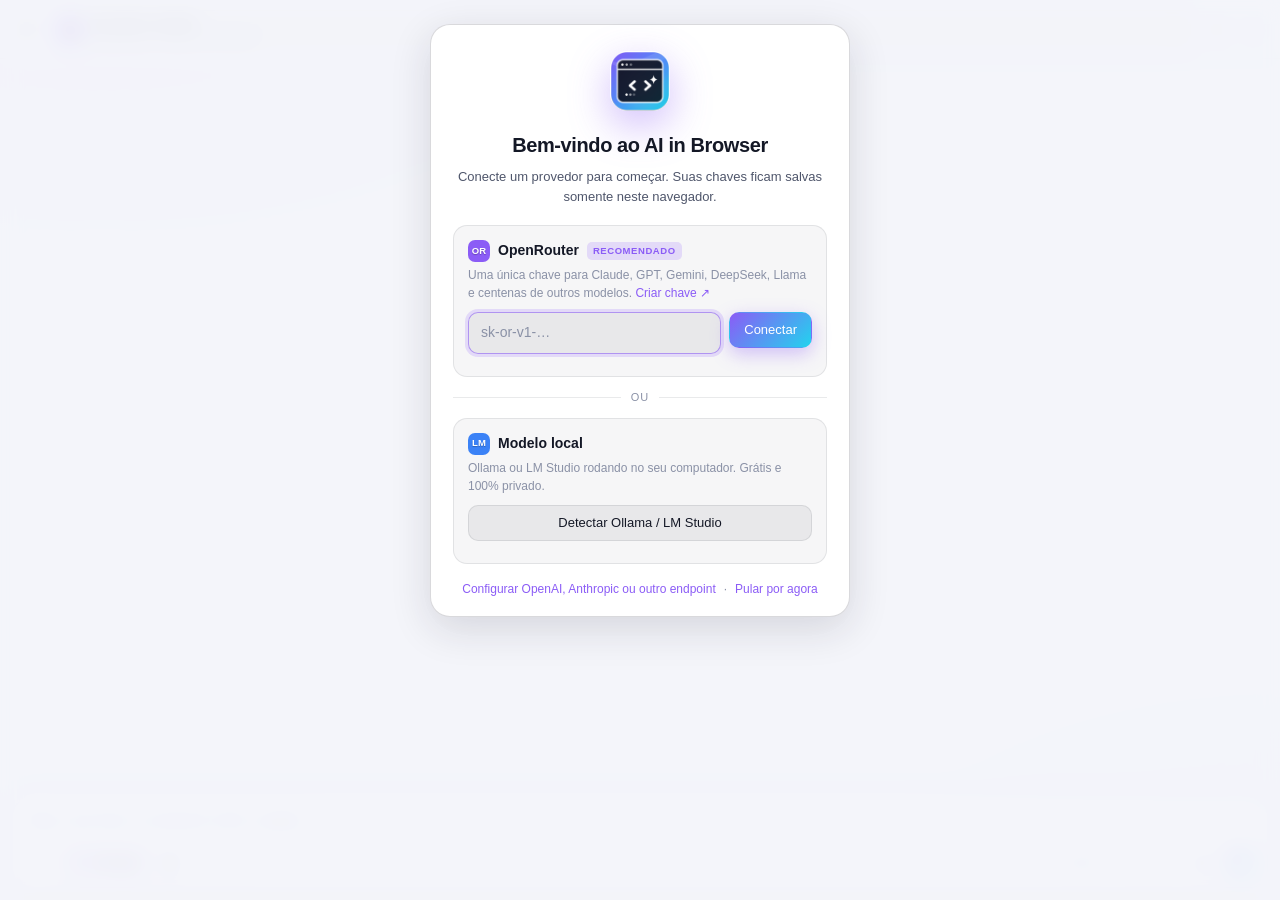
==== commit 94d1a0ff: "feat: indicador de cooperação no painel e automático que só preenche lacunas Antes de enviar, o pain" ====
--- a/sidepanel.html
+++ b/sidepanel.html
@@ -36,6 +36,7 @@
     <symbol id="i-paperclip" viewBox="0 0 24 24" fill="none" stroke="currentColor" stroke-width="2" stroke-linecap="round" stroke-linejoin="round"><path d="m21 11.5-8.5 8.5a5.5 5.5 0 0 1-7.8-7.8l9-9a3.7 3.7 0 0 1 5.2 5.2l-9 9a1.8 1.8 0 0 1-2.6-2.6l8.3-8.3"/></symbol>
     <symbol id="i-image" viewBox="0 0 24 24" fill="none" stroke="currentColor" stroke-width="2" stroke-linecap="round" stroke-linejoin="round"><rect x="3" y="4" width="18" height="16" rx="3"/><circle cx="8.5" cy="9.5" r="1.5"/><path d="m21 16-5-5-8 8"/></symbol>
     <symbol id="i-bolt" viewBox="0 0 24 24" fill="none" stroke="currentColor" stroke-width="2" stroke-linecap="round" stroke-linejoin="round"><path d="M13 2 4 14h7l-1 8 9-12h-7z"/></symbol>
+    <symbol id="i-coop" viewBox="0 0 24 24" fill="none" stroke="currentColor" stroke-width="2" stroke-linecap="round" stroke-linejoin="round"><circle cx="7" cy="8" r="3"/><circle cx="17" cy="8" r="3"/><path d="M2.5 19a4.5 4.5 0 0 1 9 0M12.5 19a4.5 4.5 0 0 1 9 0"/></symbol>
     <symbol id="i-scissors" viewBox="0 0 24 24" fill="none" stroke="currentColor" stroke-width="2" stroke-linecap="round" stroke-linejoin="round"><circle cx="6" cy="6" r="3"/><circle cx="6" cy="18" r="3"/><path d="M20 4 8.1 15.9M14.5 14.5 20 20M8.1 8.1 12 12"/></symbol>
   </svg>
 
@@ -83,6 +84,7 @@
           <div class="orb"><svg><use href="#i-sparkle"/></svg></div>
           <h1>Como posso ajudar?</h1>
           <p id="empty-sub" class="muted">Escolha um modelo e comece a conversar.</p>
+          <p id="empty-coop" class="empty-coop hidden"></p>
           <div class="suggestions">
             <button class="suggestion" data-action="summarize"><span class="s-ico">📄</span><span>Resumir esta página</span></button>
             <button class="suggestion browse-only" data-prompt="Pesquise no Google por "><span class="s-ico">🔎</span><span>Pesquisar na web</span></button>
@@ -111,6 +113,7 @@
               <input id="file-input" type="file" multiple accept="image/*,.txt,.md,.markdown,.csv,.json,.html,.htm,.xml,.js,.ts,.py,.css,.log,.yaml,.yml" class="hidden">
               <button id="btn-browse" class="tool-btn" title="Modo Navegar: o assistente vê e age nas suas abas (clica, digita, navega)"><svg><use href="#i-cursor"/></svg><span>Navegar</span></button>
               <button id="btn-page" class="tool-btn icon-only" title="Anexar o conteúdo da página atual"><svg><use href="#i-page"/></svg></button>
+              <button id="btn-coop" class="tool-btn coop-btn" title="Cooperação entre modelos"><svg><use href="#i-coop"/></svg><span id="coop-label">Coop</span><span id="coop-count" class="coop-count hidden"></span></button>
             </div>
             <div class="composer-right">
               <button id="btn-model-mini" class="tool-btn model-mini" title="Trocar modelo (Ctrl+K)"><span id="model-mini-name">modelo</span></button>
@@ -121,6 +124,7 @@
           </div>
         </div>
         <div id="effort-menu" class="menu effort-menu hidden"></div>
+        <div id="coop-menu" class="menu coop-menu hidden"></div>
       </footer>
     </div>
 
--- a/sidepanel.css
+++ b/sidepanel.css
@@ -614,3 +614,40 @@
 
 .composer.drag { border-color: var(--accent); background: rgba(var(--accent-rgb), .06); }
 .attach-menu button svg { width: 16px; height: 16px; }
+
+.agent-ask .agent-answer { margin-top: 7px; padding-top: 7px; border-top: 1px solid rgba(var(--accent-rgb), .3); color: var(--text-2); font-size: 12.5px; }
+.agent-ask .agent-answer b { color: var(--text); font-weight: 600; }
+
+/* cooperação entre modelos */
+.helpers { display: flex; flex-wrap: wrap; gap: 4px; margin: -2px 0 8px 32px; }
+.helpers:empty { display: none; }
+.helper-chip {
+  display: inline-flex; align-items: center; gap: 4px;
+  font-size: 10.5px; font-weight: 500; padding: 2px 8px; border-radius: 6px;
+  background: rgba(var(--accent-2-rgb), .10); border: 1px solid rgba(var(--accent-2-rgb), .30); color: var(--text-2);
+  white-space: nowrap; max-width: 100%; overflow: hidden; text-overflow: ellipsis;
+}
+
+/* indicador de cooperação */
+.coop-btn { color: var(--text-3); position: relative; }
+.coop-btn.on { color: var(--text); }
+.coop-btn.on svg { color: var(--accent-2); }
+.coop-count { font-size: 10px; font-weight: 700; padding: 0 5px; border-radius: 999px; background: rgba(var(--accent-2-rgb), .18); color: var(--accent-2); border: 1px solid rgba(var(--accent-2-rgb), .35); line-height: 15px; }
+.coop-menu { position: absolute; left: 12px; right: auto; bottom: 74px; top: auto; min-width: 280px; max-width: calc(100% - 24px); padding: 8px; }
+.coop-menu .coop-head { font-size: 11px; text-transform: uppercase; letter-spacing: .08em; color: var(--text-3); padding: 4px 8px 8px; font-weight: 600; display: flex; justify-content: space-between; gap: 8px; }
+.coop-menu .coop-head b { color: var(--text-2); text-transform: none; letter-spacing: 0; font-weight: 600; }
+.coop-row { display: flex; align-items: center; gap: 9px; padding: 6px 8px; border-radius: 8px; font-size: 12.5px; }
+.coop-row .ico { width: 20px; text-align: center; flex: none; }
+.coop-row .lbl { color: var(--text-2); flex: none; min-width: 92px; }
+.coop-row .who { flex: 1; min-width: 0; white-space: nowrap; overflow: hidden; text-overflow: ellipsis; color: var(--text); }
+.coop-row .src { font-size: 10px; font-weight: 700; text-transform: uppercase; letter-spacing: .05em; padding: 1px 6px; border-radius: 5px; flex: none; border: 1px solid var(--border); color: var(--text-3); background: var(--surface-2); }
+.coop-row .src.auto { color: var(--accent-2); border-color: rgba(var(--accent-2-rgb), .35); background: rgba(var(--accent-2-rgb), .12); }
+.coop-row .src.pinned { color: var(--accent); border-color: rgba(var(--accent-rgb), .4); background: rgba(var(--accent-rgb), .14); }
+.coop-row .src.main { color: var(--success); border-color: rgba(52,211,153,.35); background: rgba(52,211,153,.10); }
+.coop-row.dim .who, .coop-row.dim .lbl { color: var(--text-3); }
+.coop-menu .coop-foot { display: flex; justify-content: flex-end; padding: 6px 4px 0; border-top: 1px solid var(--border); margin-top: 6px; }
+.coop-menu .coop-foot button { font-size: 12px; color: var(--accent); padding: 6px 8px; border-radius: 7px; }
+.coop-menu .coop-foot button:hover { background: var(--surface-2); }
+.empty-coop { margin: -14px 0 20px !important; font-size: 12px !important; color: var(--text-3) !important; max-width: 340px !important; }
+.empty-coop b { color: var(--text-2); font-weight: 600; }
+@media (max-width: 460px) { #btn-coop #coop-label { display: none; } }
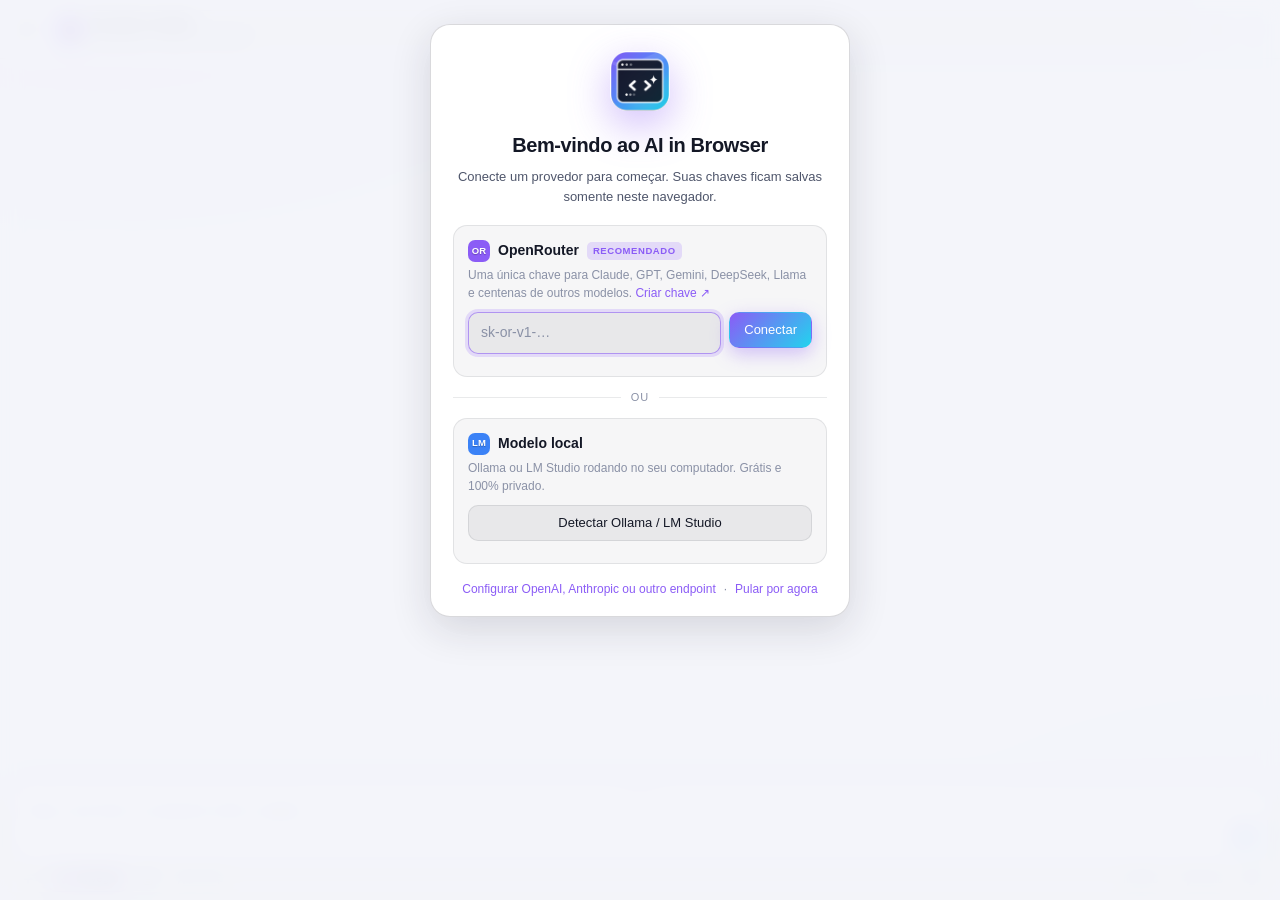
==== commit faee3089: "feat: botão de enviar/parar dentro da caixa e alça de altura no topo Como no Claude Code, o botão de" ====
--- a/sidepanel.html
+++ b/sidepanel.html
@@ -106,7 +106,11 @@
         </div>
         <div id="context-bar" class="context-bar hidden"></div>
         <div class="composer" id="composer">
-          <textarea id="input" rows="1" placeholder="Pergunte qualquer coisa…" spellcheck="true"></textarea>
+          <div class="box">
+            <div class="box-grip" id="box-grip" title="Arraste para ajustar a altura · clique duplo volta ao automático"></div>
+            <textarea id="input" rows="1" placeholder="Pergunte qualquer coisa…" spellcheck="true"></textarea>
+            <button id="btn-send" class="send-btn" title="Enviar"><svg class="ico-send"><use href="#i-send"/></svg><svg class="ico-stop"><use href="#i-stop"/></svg></button>
+          </div>
           <div class="composer-actions">
             <div class="composer-left">
               <button id="btn-attach" class="tool-btn icon-only" title="Anexar imagem ou arquivo"><svg><use href="#i-plus"/></svg></button>
@@ -119,7 +123,6 @@
               <button id="btn-model-mini" class="tool-btn model-mini" title="Trocar modelo (Ctrl+K)"><span id="model-mini-name">modelo</span></button>
               <button id="btn-effort" class="tool-btn effort-btn" title="Esforço de raciocínio"><svg><use href="#i-bolt"/></svg><span id="effort-label">Auto</span></button>
               <button id="btn-mic" class="tool-btn icon-only" title="Ditar por voz"><svg><use href="#i-mic"/></svg></button>
-              <button id="btn-send" class="send-btn" title="Enviar"><svg class="ico-send"><use href="#i-send"/></svg><svg class="ico-stop"><use href="#i-stop"/></svg></button>
             </div>
           </div>
         </div>
@@ -143,6 +146,11 @@
         <div id="picker-list" class="picker-list"></div>
         <div class="sheet-foot">
           <span id="picker-status" class="tiny"></span>
+          <select id="picker-sort" class="picker-sort" title="Ordenar">
+            <option value="recent">Mais recentes</option>
+            <option value="name">Nome</option>
+            <option value="price">Preço</option>
+          </select>
           <div class="sheet-foot-actions">
             <button id="picker-refresh" class="btn ghost sm" title="Atualizar lista"><svg><use href="#i-refresh"/></svg> Atualizar</button>
             <button id="picker-settings" class="btn ghost sm"><svg><use href="#i-settings"/></svg> Conexões</button>
--- a/sidepanel.css
+++ b/sidepanel.css
@@ -285,10 +285,7 @@
 .send-btn.stop .ico-send { display: none; }
 .send-btn.stop .ico-stop { display: block; }
 
-@media (max-width: 380px) {
-  .composer-hint { display: none; }
-  .model-mini { display: none; }
-}
+
 
 /* ===== drawer de conversas ===== */
 
@@ -606,11 +603,7 @@
 .browse .suggestion.browse-only { display: flex; }
 .browse .composer { border-color: rgba(var(--accent-rgb), .45); }
 
-@media (max-width: 420px) {
-  .effort-btn span { display: none; }
-  #btn-browse span { display: none; }
-  #btn-browse { width: 30px; padding: 0 6px; justify-content: center; }
-}
+
 
 .composer.drag { border-color: var(--accent); background: rgba(var(--accent-rgb), .06); }
 .attach-menu button svg { width: 16px; height: 16px; }
@@ -650,4 +643,93 @@
 .coop-menu .coop-foot button:hover { background: var(--surface-2); }
 .empty-coop { margin: -14px 0 20px !important; font-size: 12px !important; color: var(--text-3) !important; max-width: 340px !important; }
 .empty-coop b { color: var(--text-2); font-weight: 600; }
-@media (max-width: 460px) { #btn-coop #coop-label { display: none; } }
+
+
+.picker-sort { font-size: 12px; height: 28px; padding: 0 22px 0 8px; border-radius: 8px; background: var(--surface-2); border: 1px solid var(--border); color: var(--text-2); appearance: none; -webkit-appearance: none;
+  background-image: url("data:image/svg+xml,%3Csvg xmlns='http://www.w3.org/2000/svg' width='10' height='10' viewBox='0 0 24 24' fill='none' stroke='%23888' stroke-width='3' stroke-linecap='round' stroke-linejoin='round'%3E%3Cpath d='m6 9 6 6 6-6'/%3E%3C/svg%3E"); background-repeat: no-repeat; background-position: right 7px center; }
+.picker-sort option { background: var(--bg-2); color: var(--text); }
+.sheet-foot { flex-wrap: wrap; }
+
+/* ===== barra de composição em duas linhas =====
+   Linha 1: anexar, Navegar, página, cooperação. Linha 2: modelo, esforço, voz, enviar.
+   A caixa de texto começa com três linhas e cresce até 45% da altura do painel,
+   para revisar e editar o prompt antes de enviar. */
+.composer { container-type: inline-size; padding: 12px 12px 10px 14px; }
+.composer textarea { min-height: 66px; max-height: 70vh; padding: 2px 0 6px; resize: vertical; }
+.composer textarea::-webkit-resizer { background: linear-gradient(135deg, transparent 0 50%, var(--text-3) 50% 60%, transparent 60% 70%, var(--text-3) 70% 80%, transparent 80%); opacity: .6; border-radius: 0 0 6px 0; }
+.composer-actions { display: flex; flex-wrap: wrap; align-items: center; gap: 6px; row-gap: 8px; min-width: 0; margin-top: 4px; }
+.composer-left { flex: 1 1 100%; min-width: 0; display: flex; align-items: center; gap: 6px; }
+.composer-right { flex: 1 1 100%; min-width: 0; display: flex; align-items: center; gap: 6px; }
+.composer-left > *, .composer-right > * { flex: 0 0 auto; }
+.model-mini { flex: 1 1 auto; min-width: 0; max-width: none; margin-right: auto; overflow: hidden; white-space: nowrap; color: var(--text-2); }
+.model-mini span { display: block; overflow: hidden; text-overflow: ellipsis; }
+.coop-btn { max-width: 170px; overflow: hidden; }
+.coop-btn #coop-label { overflow: hidden; text-overflow: ellipsis; white-space: nowrap; }
+.composer-hint { display: none; }
+/* só em painéis muito estreitos os rótulos cedem */
+@container (max-width: 330px) {
+  #btn-coop #coop-label { display: none; }
+  #btn-coop { padding: 0 7px; }
+}
+@container (max-width: 290px) {
+  #btn-browse span { display: none; }
+  #btn-browse { width: 30px; padding: 0 6px; justify-content: center; }
+  .effort-btn span { display: none; }
+  .effort-btn { width: 30px; padding: 0 6px; justify-content: center; }
+}
+
+/* itens da barra menores e mais discretos */
+.composer .tool-btn { height: 26px; padding: 0 8px; font-size: 11.5px; gap: 5px; border-radius: 8px; }
+.composer .tool-btn svg { width: 14px; height: 14px; }
+.composer .tool-btn.icon-only { width: 28px; padding: 0 5px; }
+.composer .model-mini { font-size: 11.5px; color: var(--text-3); }
+.composer .coop-count { font-size: 9.5px; line-height: 14px; padding: 0 4px; }
+.composer .composer-actions { row-gap: 6px; }
+.composer .send-btn { width: 32px; height: 32px; border-radius: 10px; }
+.composer .send-btn svg { width: 17px; height: 17px; }
+
+/* nomes de modelo menores e discretos */
+.composer .model-mini { font-size: 10.5px; color: var(--text-3); letter-spacing: .01em; }
+.composer .effort-btn { font-size: 10.5px; }
+.model-btn .model-name { font-size: 12.5px; }
+.model-btn .model-sub { font-size: 10.5px; }
+.msg-model { font-size: 10.5px; }
+.helper-chip { font-size: 10px; }
+
+/* ===== composição no estilo Claude Code: caixa só com o texto, controles abaixo ===== */
+.composer-wrap { position: relative; padding: 4px 12px 8px; }
+.composer { border: 0; background: transparent; box-shadow: none; padding: 0; border-radius: 0; }
+.composer:focus-within { border-color: transparent; box-shadow: none; }
+.composer textarea {
+  display: block; width: 100%;
+  min-height: 74px; padding: 12px 14px 14px;
+  border: 1px solid var(--border-2); border-radius: 16px;
+  background: var(--bg-2);
+  box-shadow: 0 8px 30px rgba(0,0,0,.28);
+  transition: border-color .15s, box-shadow .15s;
+}
+[data-theme="light"] .composer textarea { box-shadow: 0 8px 30px rgba(20,24,40,.10); }
+.composer textarea:focus { border-color: rgba(var(--accent-rgb), .6); box-shadow: 0 0 0 3px rgba(var(--accent-rgb), .16), 0 8px 30px rgba(0,0,0,.28); }
+.composer.drag textarea { border-color: var(--accent); background: rgba(var(--accent-rgb), .06); }
+.browse .composer { border-color: transparent; }
+.browse .composer textarea { border-color: rgba(var(--accent-rgb), .45); }
+.composer .composer-actions { margin: 6px 2px 0; row-gap: 4px; }
+.composer .composer-left { flex: 1 1 auto; }
+.composer .composer-right { flex: 0 1 auto; margin-left: auto; }
+.composer .model-mini { flex: 0 1 auto; max-width: 200px; margin-right: 0; }
+.composer .send-btn { width: 30px; height: 30px; }
+/* menus flutuam acima do bloco de composição */
+.effort-menu, .coop-menu { top: auto; bottom: 100%; margin-bottom: 6px; }
+.coop-menu { left: 12px; }
+.effort-menu { right: 12px; left: auto; }
+
+/* ===== botão de enviar dentro da caixa; alça de altura no topo ===== */
+.composer .box { position: relative; }
+.composer textarea { resize: none; padding: 14px 54px 14px 14px; }
+.composer textarea::-webkit-resizer { display: none; }
+.composer .box .send-btn {
+  position: absolute; right: 9px; bottom: 9px; width: 30px; height: 30px; border-radius: 9px;
+}
+.box-grip { position: absolute; top: 2px; left: 50%; transform: translateX(-50%); width: 56px; height: 12px; cursor: ns-resize; z-index: 2; touch-action: none; }
+.box-grip::before { content: ""; display: block; margin: 4px auto 0; width: 34px; height: 4px; border-radius: 4px; background: var(--border-2); opacity: .7; transition: background .15s, opacity .15s; }
+.box:hover .box-grip::before, .box-grip:active::before { background: rgba(var(--accent-rgb), .8); opacity: 1; }
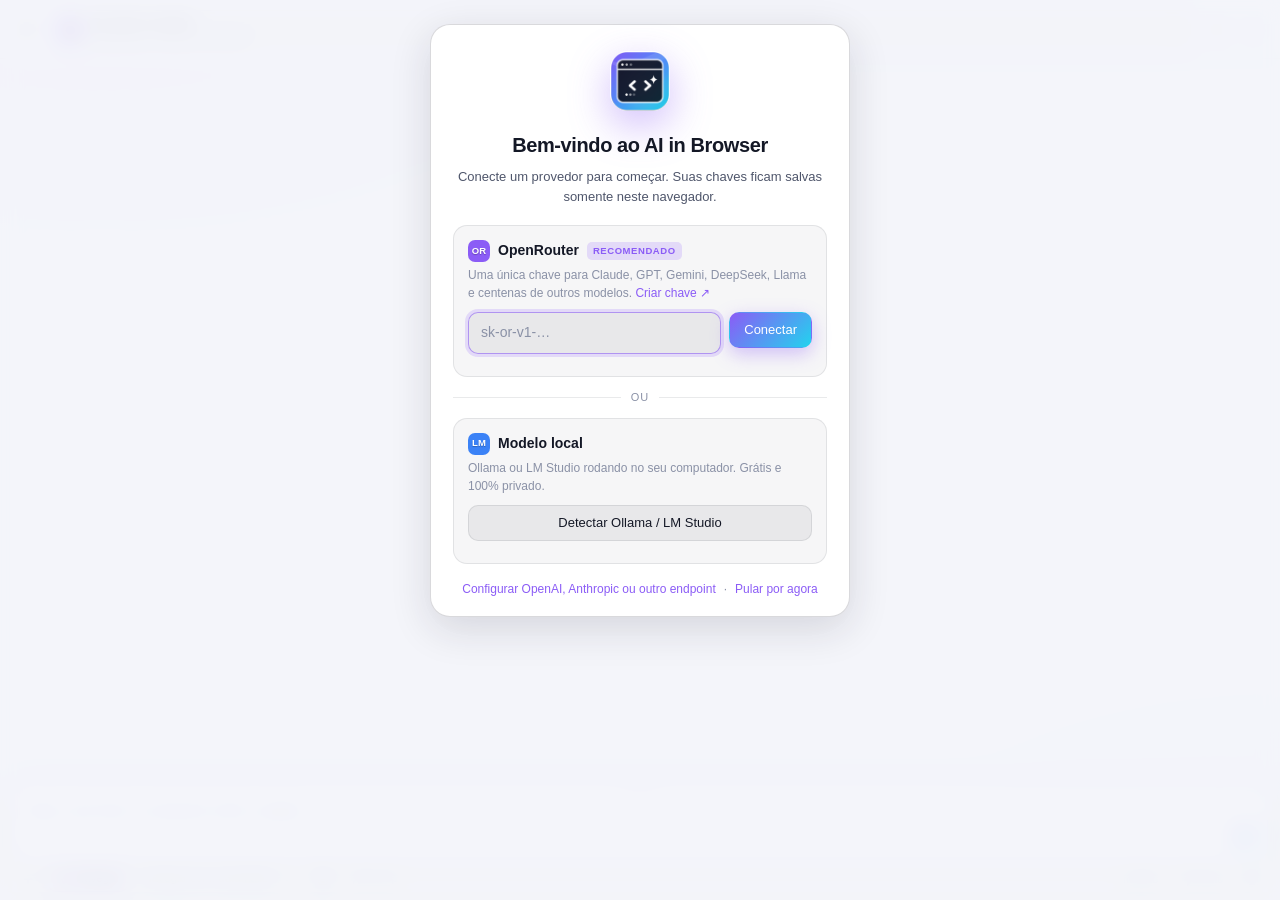
==== commit e75e2c06: "feat: modelo do Navegar no chat e opção de desligar o limite de ações Dois controles que antes exigi" ====
--- a/sidepanel.html
+++ b/sidepanel.html
@@ -116,6 +116,7 @@
               <button id="btn-attach" class="tool-btn icon-only" title="Anexar imagem ou arquivo"><svg><use href="#i-plus"/></svg></button>
               <input id="file-input" type="file" multiple accept="image/*,.txt,.md,.markdown,.csv,.json,.html,.htm,.xml,.js,.ts,.py,.css,.log,.yaml,.yml" class="hidden">
               <button id="btn-browse" class="tool-btn" title="Modo Navegar: o assistente vê e age nas suas abas (clica, digita, navega)"><svg><use href="#i-cursor"/></svg><span>Navegar</span></button>
+              <button id="btn-nav-model" class="tool-btn nav-model hidden" title="Escolher com que modelo o Navegar roda"><span id="nav-model-label">Navegar com: mesmo do chat</span><svg class="chev-sm"><use href="#i-chevron"/></svg></button>
               <button id="btn-page" class="tool-btn icon-only" title="Anexar o conteúdo da página atual"><svg><use href="#i-page"/></svg></button>
               <button id="btn-coop" class="tool-btn coop-btn" title="Cooperação entre modelos"><svg><use href="#i-coop"/></svg><span id="coop-label">Coop</span><span id="coop-count" class="coop-count hidden"></span></button>
             </div>
@@ -128,6 +129,7 @@
         </div>
         <div id="effort-menu" class="menu effort-menu hidden"></div>
         <div id="coop-menu" class="menu coop-menu hidden"></div>
+        <div id="nav-model-menu" class="menu nav-model-menu hidden"></div>
       </footer>
     </div>
 
--- a/sidepanel.css
+++ b/sidepanel.css
@@ -626,6 +626,17 @@
 .coop-btn.on { color: var(--text); }
 .coop-btn.on svg { color: var(--accent-2); }
 .coop-count { font-size: 10px; font-weight: 700; padding: 0 5px; border-radius: 999px; background: rgba(var(--accent-2-rgb), .18); color: var(--accent-2); border: 1px solid rgba(var(--accent-2-rgb), .35); line-height: 15px; }
+.nav-model { max-width: 190px; }
+.nav-model .nav-model-label, .nav-model #nav-model-label { overflow: hidden; text-overflow: ellipsis; white-space: nowrap; }
+.nav-model .chev-sm { width: 12px; height: 12px; flex: none; opacity: .6; }
+.nav-model-menu { position: absolute; left: 12px; right: auto; bottom: 74px; top: auto; min-width: 240px; max-width: calc(100% - 24px); padding: 8px; max-height: 360px; overflow-y: auto; }
+.nav-model-menu .coop-head { font-size: 11px; text-transform: uppercase; letter-spacing: .08em; color: var(--text-3); padding: 4px 8px 8px; font-weight: 600; display: flex; justify-content: space-between; gap: 8px; }
+.nav-model-menu .nav-sep { font-size: 10px; text-transform: uppercase; letter-spacing: .06em; color: var(--text-3); padding: 8px 8px 4px; border-top: 1px solid var(--border); margin-top: 4px; }
+.nav-opt { display: grid; grid-template-columns: 16px 1fr; align-items: center; gap: 2px 8px; width: 100%; padding: 7px 8px; border: 0; background: none; border-radius: 8px; text-align: left; cursor: pointer; color: var(--text); }
+.nav-opt:hover { background: var(--surface-2); }
+.nav-opt .lbl { grid-column: 2; font-size: 13px; }
+.nav-opt small { grid-column: 2; font-size: 11px; color: var(--text-3); }
+.nav-opt .nav-check { grid-column: 1; grid-row: 1 / span 2; width: 15px; height: 15px; color: var(--accent); }
 .coop-menu { position: absolute; left: 12px; right: auto; bottom: 74px; top: auto; min-width: 280px; max-width: calc(100% - 24px); padding: 8px; }
 .coop-menu .coop-head { font-size: 11px; text-transform: uppercase; letter-spacing: .08em; color: var(--text-3); padding: 4px 8px 8px; font-weight: 600; display: flex; justify-content: space-between; gap: 8px; }
 .coop-menu .coop-head b { color: var(--text-2); text-transform: none; letter-spacing: 0; font-weight: 600; }
@@ -733,3 +744,7 @@
 .box-grip { position: absolute; top: 2px; left: 50%; transform: translateX(-50%); width: 56px; height: 12px; cursor: ns-resize; z-index: 2; touch-action: none; }
 .box-grip::before { content: ""; display: block; margin: 4px auto 0; width: 34px; height: 4px; border-radius: 4px; background: var(--border-2); opacity: .7; transition: background .15s, opacity .15s; }
 .box:hover .box-grip::before, .box-grip:active::before { background: rgba(var(--accent-rgb), .8); opacity: 1; }
+
+.astep-helper { display: inline-flex; align-items: center; gap: 3px; margin-left: 7px; font-size: 10.5px; font-weight: 600; padding: 1px 7px; border-radius: 6px; background: rgba(var(--accent-2-rgb), .14); color: var(--accent-2); border: 1px solid rgba(var(--accent-2-rgb), .35); }
+.astep-note { margin-left: 7px; font-size: 10.5px; font-weight: 600; padding: 1px 7px; border-radius: 6px; background: var(--surface-2); color: var(--text-3); border: 1px solid var(--border); }
+.astep-note.err { color: var(--danger); border-color: rgba(var(--danger-rgb), .35); }
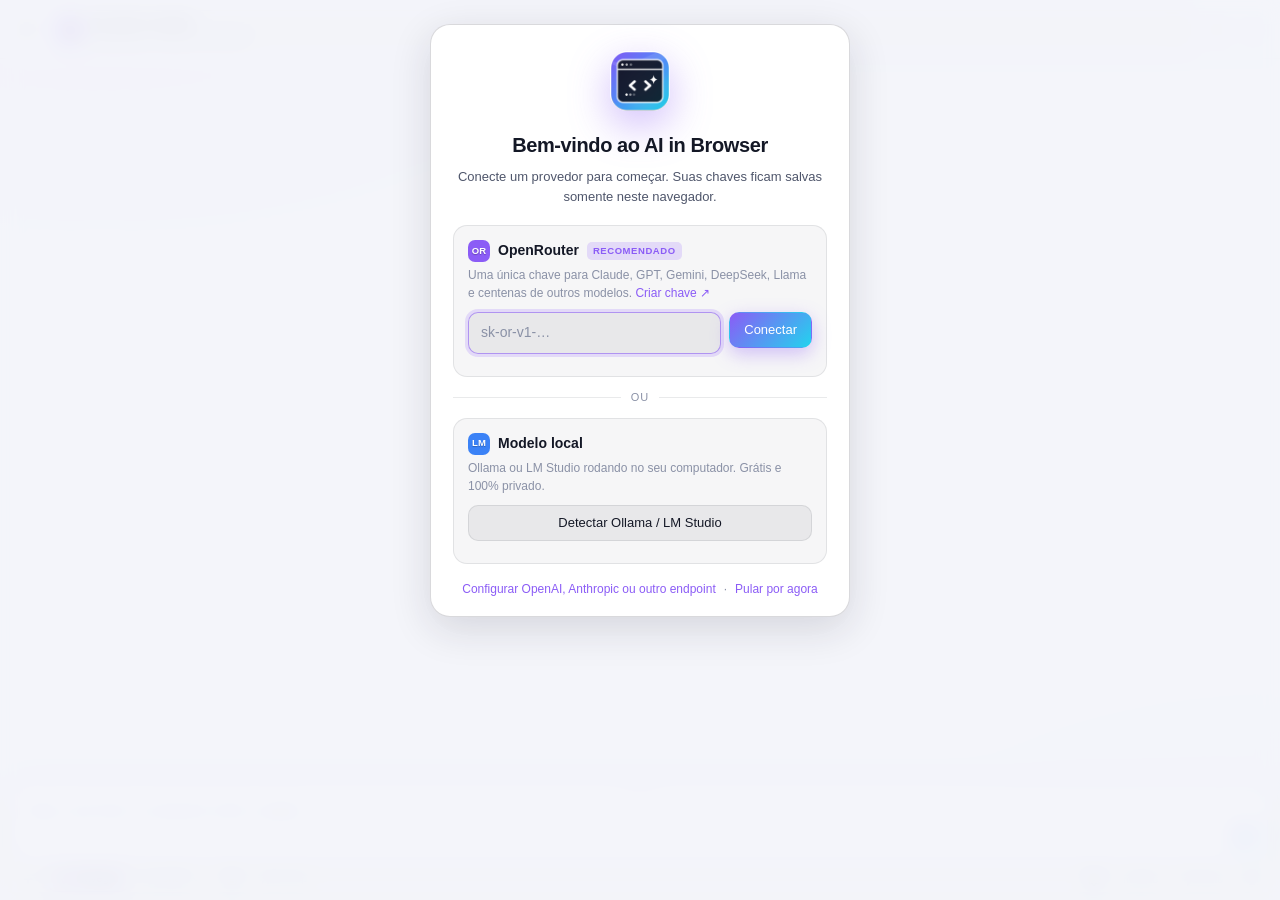
==== commit a064b199: "feat: capacidades reais do Ollama, identificador fixo e ajustes de UI (1.0.11) Acumula as correções " ====
--- a/sidepanel.html
+++ b/sidepanel.html
@@ -116,11 +116,12 @@
               <button id="btn-attach" class="tool-btn icon-only" title="Anexar imagem ou arquivo"><svg><use href="#i-plus"/></svg></button>
               <input id="file-input" type="file" multiple accept="image/*,.txt,.md,.markdown,.csv,.json,.html,.htm,.xml,.js,.ts,.py,.css,.log,.yaml,.yml" class="hidden">
               <button id="btn-browse" class="tool-btn" title="Modo Navegar: o assistente vê e age nas suas abas (clica, digita, navega)"><svg><use href="#i-cursor"/></svg><span>Navegar</span></button>
-              <button id="btn-nav-model" class="tool-btn nav-model hidden" title="Escolher com que modelo o Navegar roda"><span id="nav-model-label">Navegar com: mesmo do chat</span><svg class="chev-sm"><use href="#i-chevron"/></svg></button>
+              <button id="btn-nav-model" class="tool-btn nav-model hidden" title="Modelo do Navegar"><svg class="nav-ico"><use href="#i-cursor"/></svg><span id="nav-model-label">chat</span><svg class="chev-sm"><use href="#i-chevron"/></svg></button>
               <button id="btn-page" class="tool-btn icon-only" title="Anexar o conteúdo da página atual"><svg><use href="#i-page"/></svg></button>
               <button id="btn-coop" class="tool-btn coop-btn" title="Cooperação entre modelos"><svg><use href="#i-coop"/></svg><span id="coop-label">Coop</span><span id="coop-count" class="coop-count hidden"></span></button>
             </div>
             <div class="composer-right">
+              <button id="btn-settings" class="tool-btn icon-only" title="Configurações"><svg><use href="#i-settings"/></svg></button>
               <button id="btn-model-mini" class="tool-btn model-mini" title="Trocar modelo (Ctrl+K)"><span id="model-mini-name">modelo</span></button>
               <button id="btn-effort" class="tool-btn effort-btn" title="Esforço de raciocínio"><svg><use href="#i-bolt"/></svg><span id="effort-label">Auto</span></button>
               <button id="btn-mic" class="tool-btn icon-only" title="Ditar por voz"><svg><use href="#i-mic"/></svg></button>
--- a/sidepanel.css
+++ b/sidepanel.css
@@ -438,6 +438,7 @@
   background: rgba(var(--accent-rgb), .18); color: var(--accent);
 }
 .tag.vision { background: rgba(56,189,248,.16); color: #38bdf8; }
+.tag.cap { background: rgba(148,163,184,.16); color: var(--text-2); }
 .tag.new { background: rgba(52,211,153,.16); color: var(--success); }
 .picker-more { display: block; width: 100%; padding: 9px; text-align: center; color: var(--accent); font-size: 12.5px; border-radius: 9px; }
 .picker-more:hover { background: var(--surface-2); }
@@ -626,13 +627,15 @@
 .coop-btn.on { color: var(--text); }
 .coop-btn.on svg { color: var(--accent-2); }
 .coop-count { font-size: 10px; font-weight: 700; padding: 0 5px; border-radius: 999px; background: rgba(var(--accent-2-rgb), .18); color: var(--accent-2); border: 1px solid rgba(var(--accent-2-rgb), .35); line-height: 15px; }
-.nav-model { max-width: 190px; }
-.nav-model .nav-model-label, .nav-model #nav-model-label { overflow: hidden; text-overflow: ellipsis; white-space: nowrap; }
+.nav-model { max-width: 150px; }
+.nav-model #nav-model-label { overflow: hidden; text-overflow: ellipsis; white-space: nowrap; }
+.nav-model .nav-ico { width: 14px; height: 14px; flex: none; opacity: .8; }
 .nav-model .chev-sm { width: 12px; height: 12px; flex: none; opacity: .6; }
 .nav-model-menu { position: absolute; left: 12px; right: auto; bottom: 74px; top: auto; min-width: 240px; max-width: calc(100% - 24px); padding: 8px; max-height: 360px; overflow-y: auto; }
 .nav-model-menu .coop-head { font-size: 11px; text-transform: uppercase; letter-spacing: .08em; color: var(--text-3); padding: 4px 8px 8px; font-weight: 600; display: flex; justify-content: space-between; gap: 8px; }
 .nav-model-menu .nav-sep { font-size: 10px; text-transform: uppercase; letter-spacing: .06em; color: var(--text-3); padding: 8px 8px 4px; border-top: 1px solid var(--border); margin-top: 4px; }
 .nav-opt { display: grid; grid-template-columns: 16px 1fr; align-items: center; gap: 2px 8px; width: 100%; padding: 7px 8px; border: 0; background: none; border-radius: 8px; text-align: left; cursor: pointer; color: var(--text); }
+.nav-opt.sel { background: rgba(var(--accent-rgb), .12); }
 .nav-opt:hover { background: var(--surface-2); }
 .nav-opt .lbl { grid-column: 2; font-size: 13px; }
 .nav-opt small { grid-column: 2; font-size: 11px; color: var(--text-3); }
